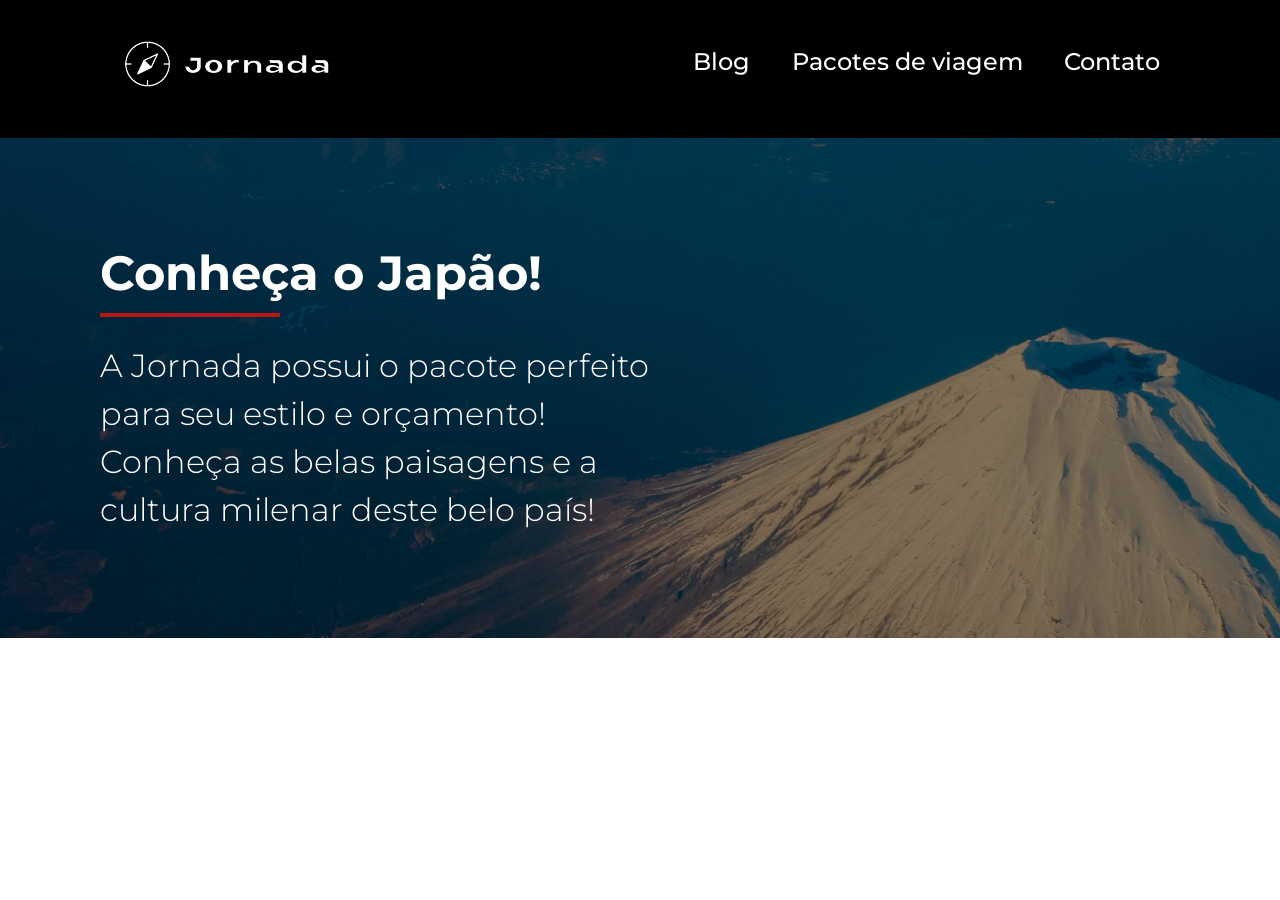
==== japan.html @ 1f9c0431 "Ajustes de responsividade do hero da página para tablet e desktop" ====
<!doctype html>
<html lang="en">
  <head>
    <meta charset="UTF-8" />
    <meta name="viewport" content="width=device-width, initial-scale=1.0" />
    <title>Conheça o Japão!</title>
    <link rel="stylesheet" href="css/style.css" />
    <link
      rel="shortcut icon"
      href="./img/bussola-jornada-branca.png"
      type="image/x-icon"
    />
    <meta
      name="description"
      content="A Jornada possui o pacote perfeito para seu estilo e orçamento! Conheça as belas paisagens e a cultura milenar deste belo país!"
    />
    <meta name="og:title" content="Conheça o Japão" />
    <meta
      name="og:description"
      content="A Jornada possui o pacote perfeito para seu estilo e orçamento! Conheça as belas paisagens e a cultura milenar deste belo país!"
    />
    <meta name="og:type" content="website" />
    <meta name="og:url" content="https://jornadaviagens.com.br/japao" />
  </head>
  <body>
    <header>
      <a href="index.html" title="Voltar para a página inicial" class="logo">
        <img
          class="logo-mobile"
          src="./img/bussola-jornada-branca.png"
          alt="Bussola do logo Jornada Viagens, na cor branca"
        />
        <img
          class="logo-desktop"
          src="./img/bussola-com-texto-jornada-branco.png"
          alt="Bussola do logo Jornada Viagens, na cor branca"
        />
      </a>
      <div class="navigation-menu">
        <label for="menu"><img src="./img/menu.png" alt="Menu" /></label>
        <input type="checkbox" name="" id="menu" hidden />
        <nav>
          <ul>
            <li>
              <a href="blog.html" target="_blank" title="Acessar blog">Blog</a>
            </li>
            <li>
              <a
                href="pacotes.html"
                target="_blank"
                title="Acessar pacotes de viagem"
                >Pacotes de viagem</a
              >
            </li>
            <li>
              <a href="contato.html" target="_blank" title="Acessar contato"
                >Contato</a
              >
            </li>
          </ul>
        </nav>
      </div>
    </header>

    <section class="hero">
      <div class="hero-img japan">
        <div class="hero-content">
          <div class="section-title">
            <h2 class="title-hero">Conheça o Japão!</h2>
            <hr class="hr-hero" />
          </div>
          <div class="hero-description">
            <p>
              A Jornada possui o pacote perfeito para seu estilo e orçamento!
              Conheça as belas paisagens e a cultura milenar deste belo país!
            </p>
          </div>
        </div>
      </div>
    </section>
  </body>
</html>
---- css/style.css ----
@import url("./global.css");
@import url("./header.css");
@import url("./hero.css");
@import url("./offers.css");
@import url('./categories.css');
@import url("./destinations.css");
@import url("./payments.css");
@import url("./testimonials.css");
@import url("./footer.css");
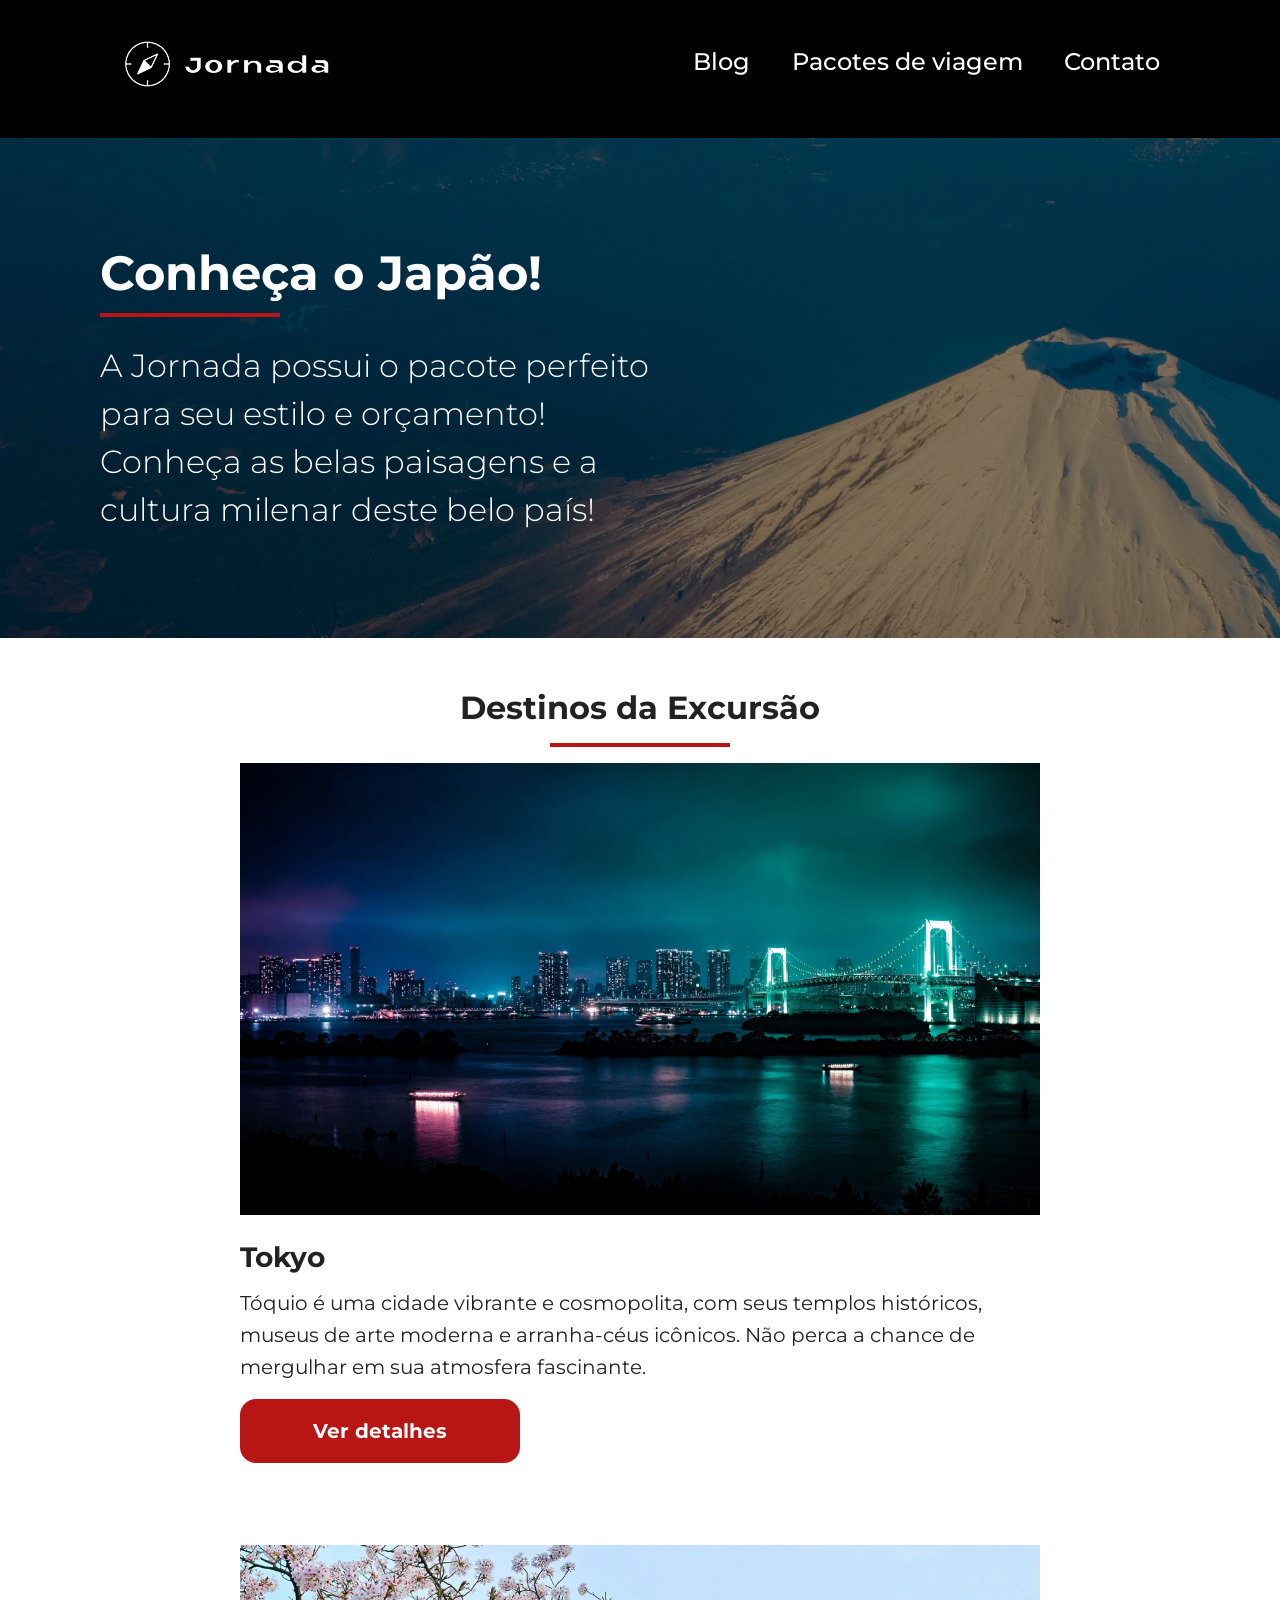
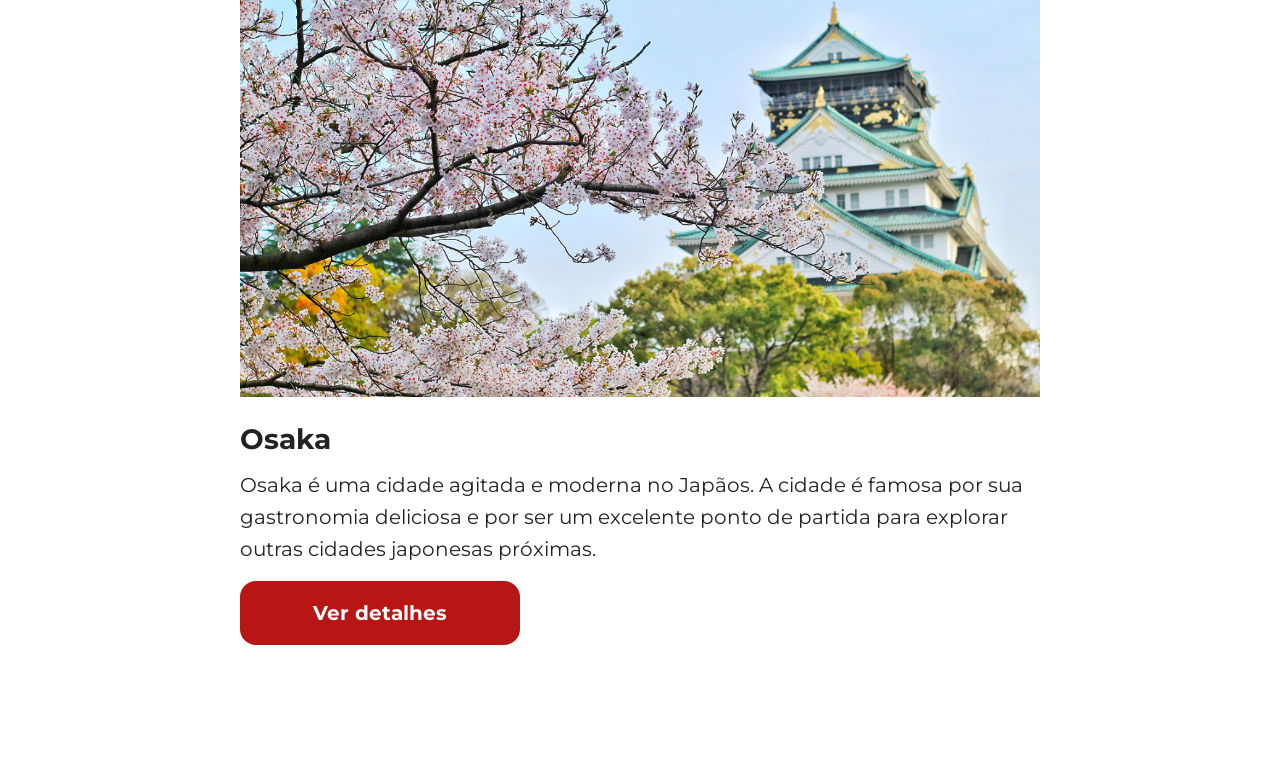
==== commit 15ed3400: "Criada sessão de destinos da excursão (replicado da página inicial, ajuste somente no título da sess" ====
--- a/japan.html
+++ b/japan.html
@@ -78,5 +78,34 @@
         </div>
       </div>
     </section>
+
+    <section class="destinations japan">
+      <div class="section-title">
+        <h2>Destinos da Excursão</h2>
+        <hr>
+      </div>
+      <div class="destinations-items">
+        <article class="item">
+          <header>
+            <div class="img-item tokyo"></div>
+            <h4>Tokyo</h4>
+          </header>
+          <p>Tóquio é uma cidade vibrante e cosmopolita, com seus templos históricos, museus de arte moderna e arranha-céus icônicos. Não perca a chance de mergulhar em sua atmosfera fascinante.</p>
+          <footer>
+            <a href="#" class="button">Ver detalhes</a>
+          </footer>
+        </article>
+        <article class="item">
+          <header>
+            <div class="img-item osaka"></div>
+            <h4>Osaka</h4>
+          </header>
+          <p>Osaka é uma cidade agitada e moderna no Japãos. A cidade é famosa por sua gastronomia deliciosa e por ser um excelente ponto de partida para explorar outras cidades japonesas próximas.</p>
+          <footer>
+            <a href="#" class="button">Ver detalhes</a>
+          </footer>
+        </article>
+      </div>
+    </section> 
   </body>
 </html>
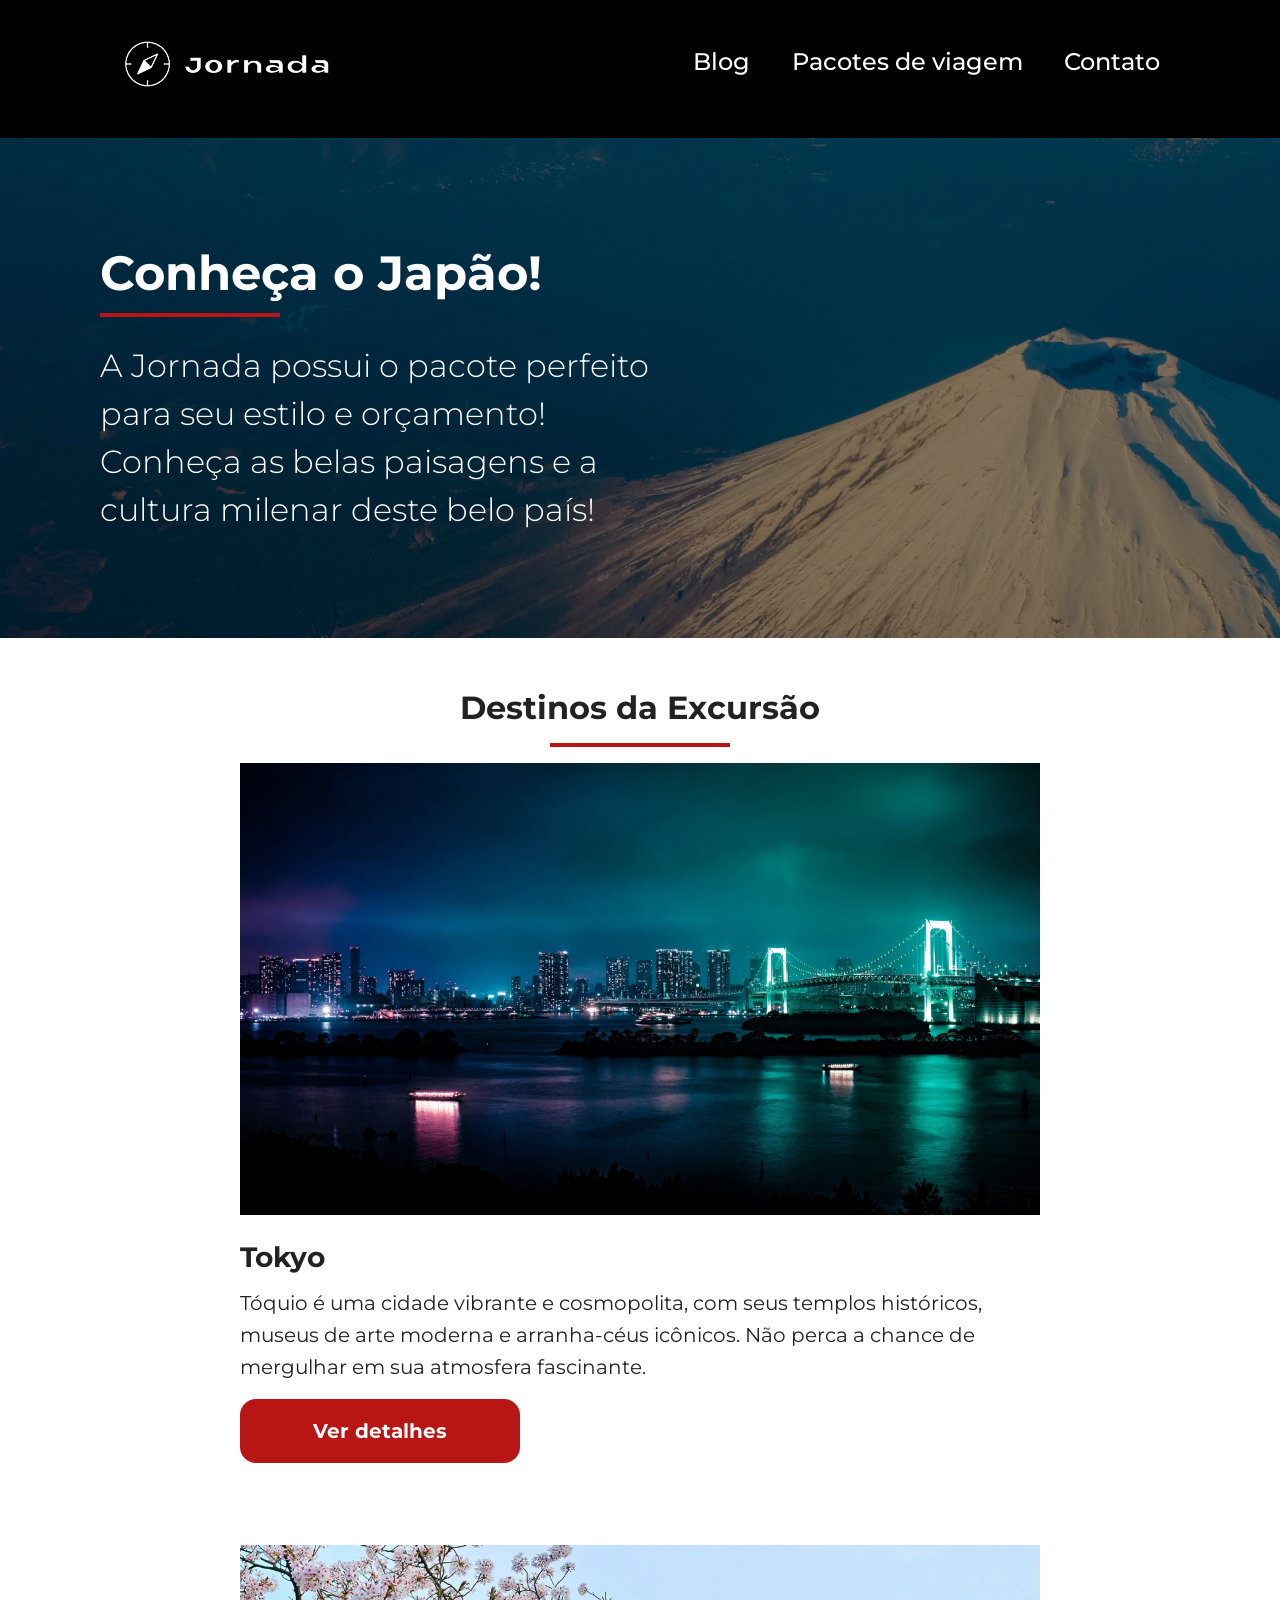
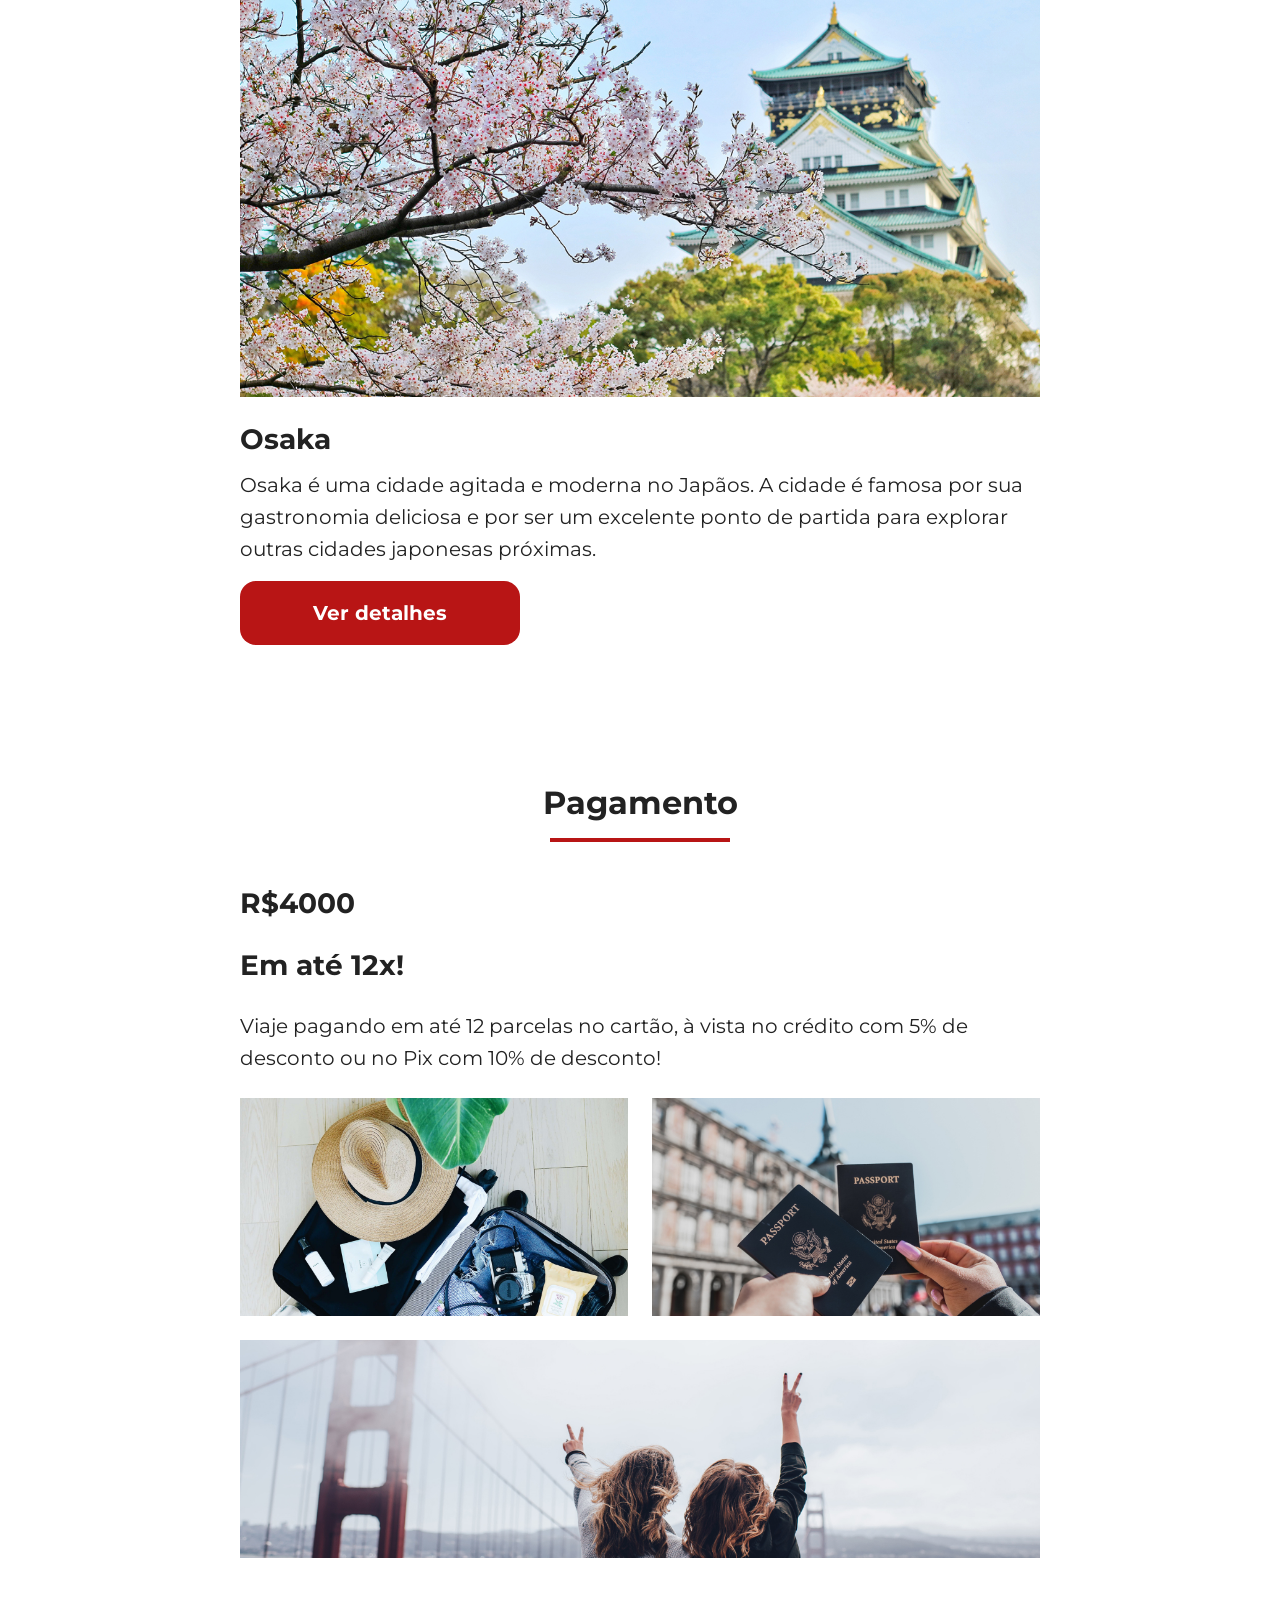
==== commit c58c946f: "Início da estrutura HTML da sessão de pagamento da página" ====
--- a/japan.html
+++ b/japan.html
@@ -107,5 +107,24 @@
         </article>
       </div>
     </section> 
+
+     <section class="payments">
+      <div class="section-title">
+        <h2>Pagamento</h2>
+        <hr />
+      </div>
+      <div class="payments-content">
+        <div class="text-content">
+          <h3 class="content-title">R$4000</h3>
+          <h3 class="content-title sub">Em até 12x!</h3>
+          <p class="content-text">Viaje pagando em até 12 parcelas no cartão, à vista no crédito com 5% de desconto ou no Pix com 10% de desconto! </p>
+        </div>
+        <div class="image-content">
+          <div class="image bag"></div>
+          <div class="image passport"></div>
+          <div class="image people colspan-2"></div>
+        </div>
+      </div>
+    </section>
   </body>
 </html>
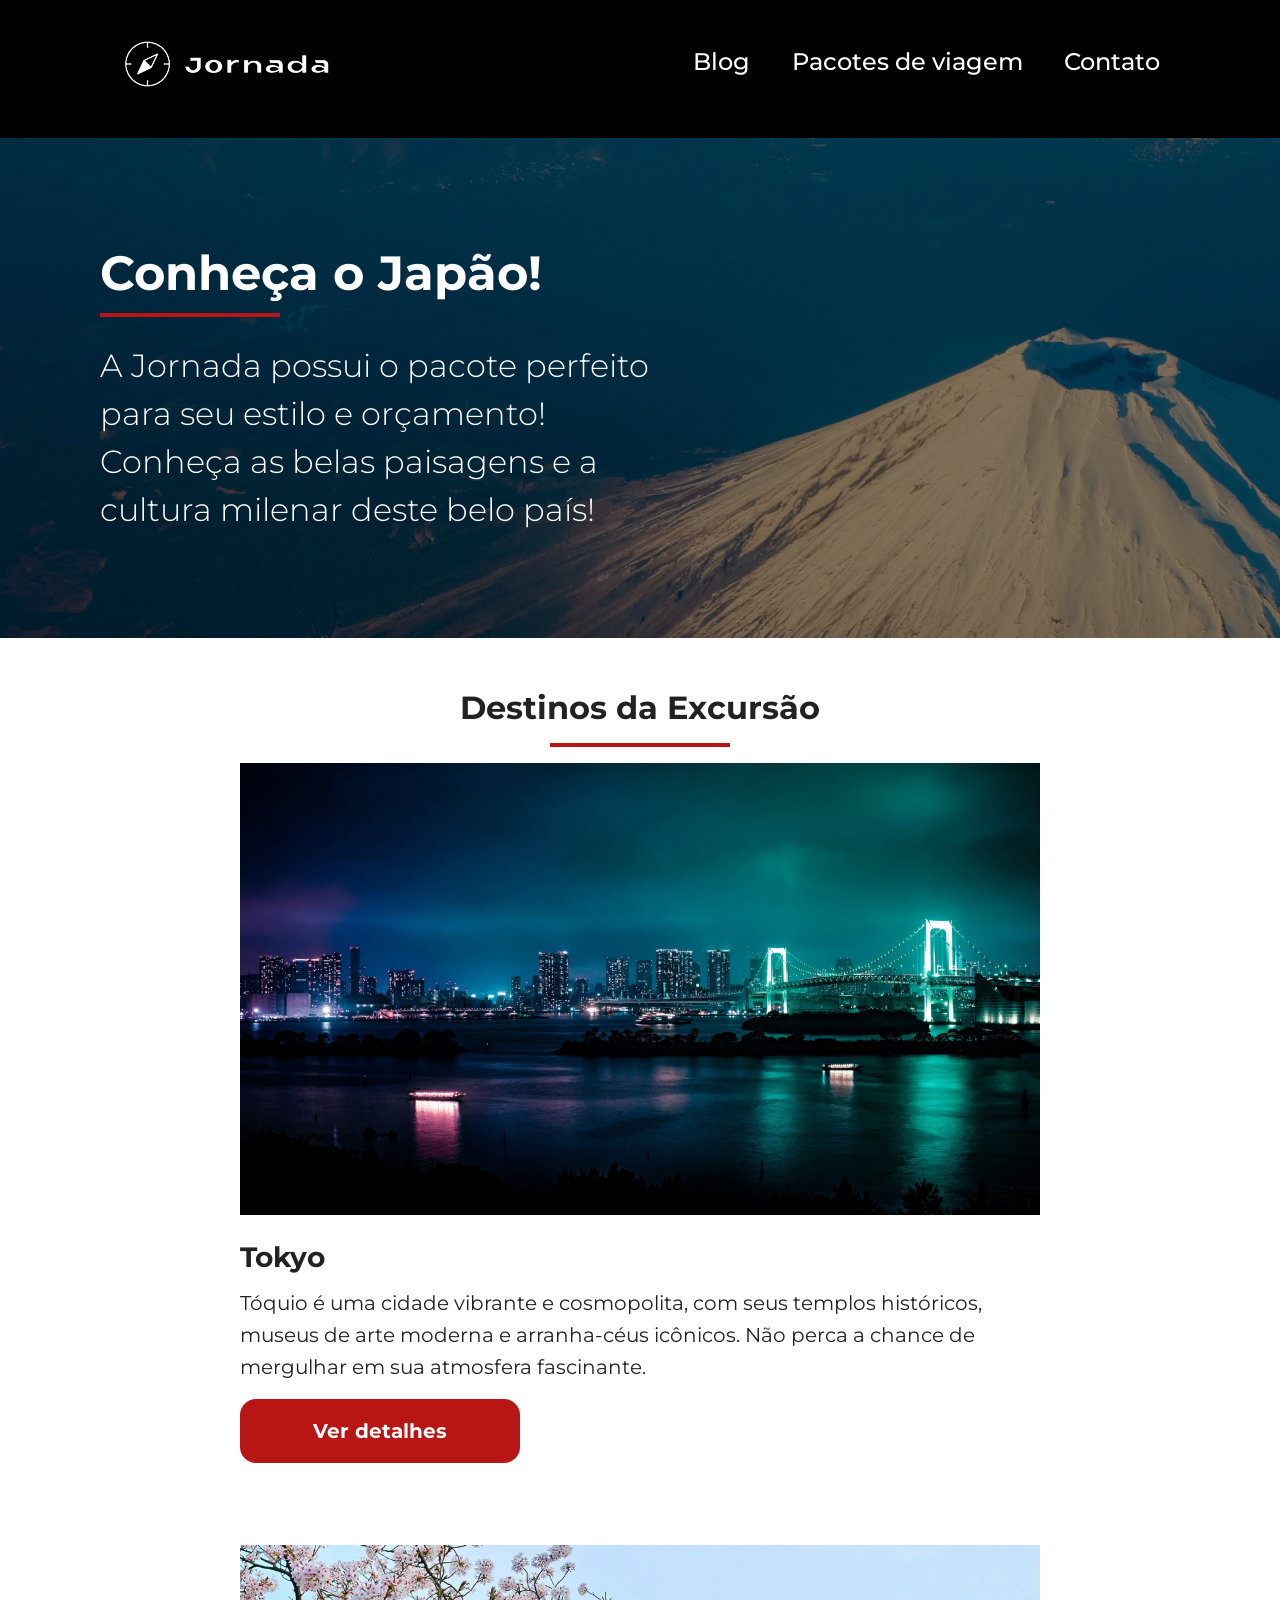
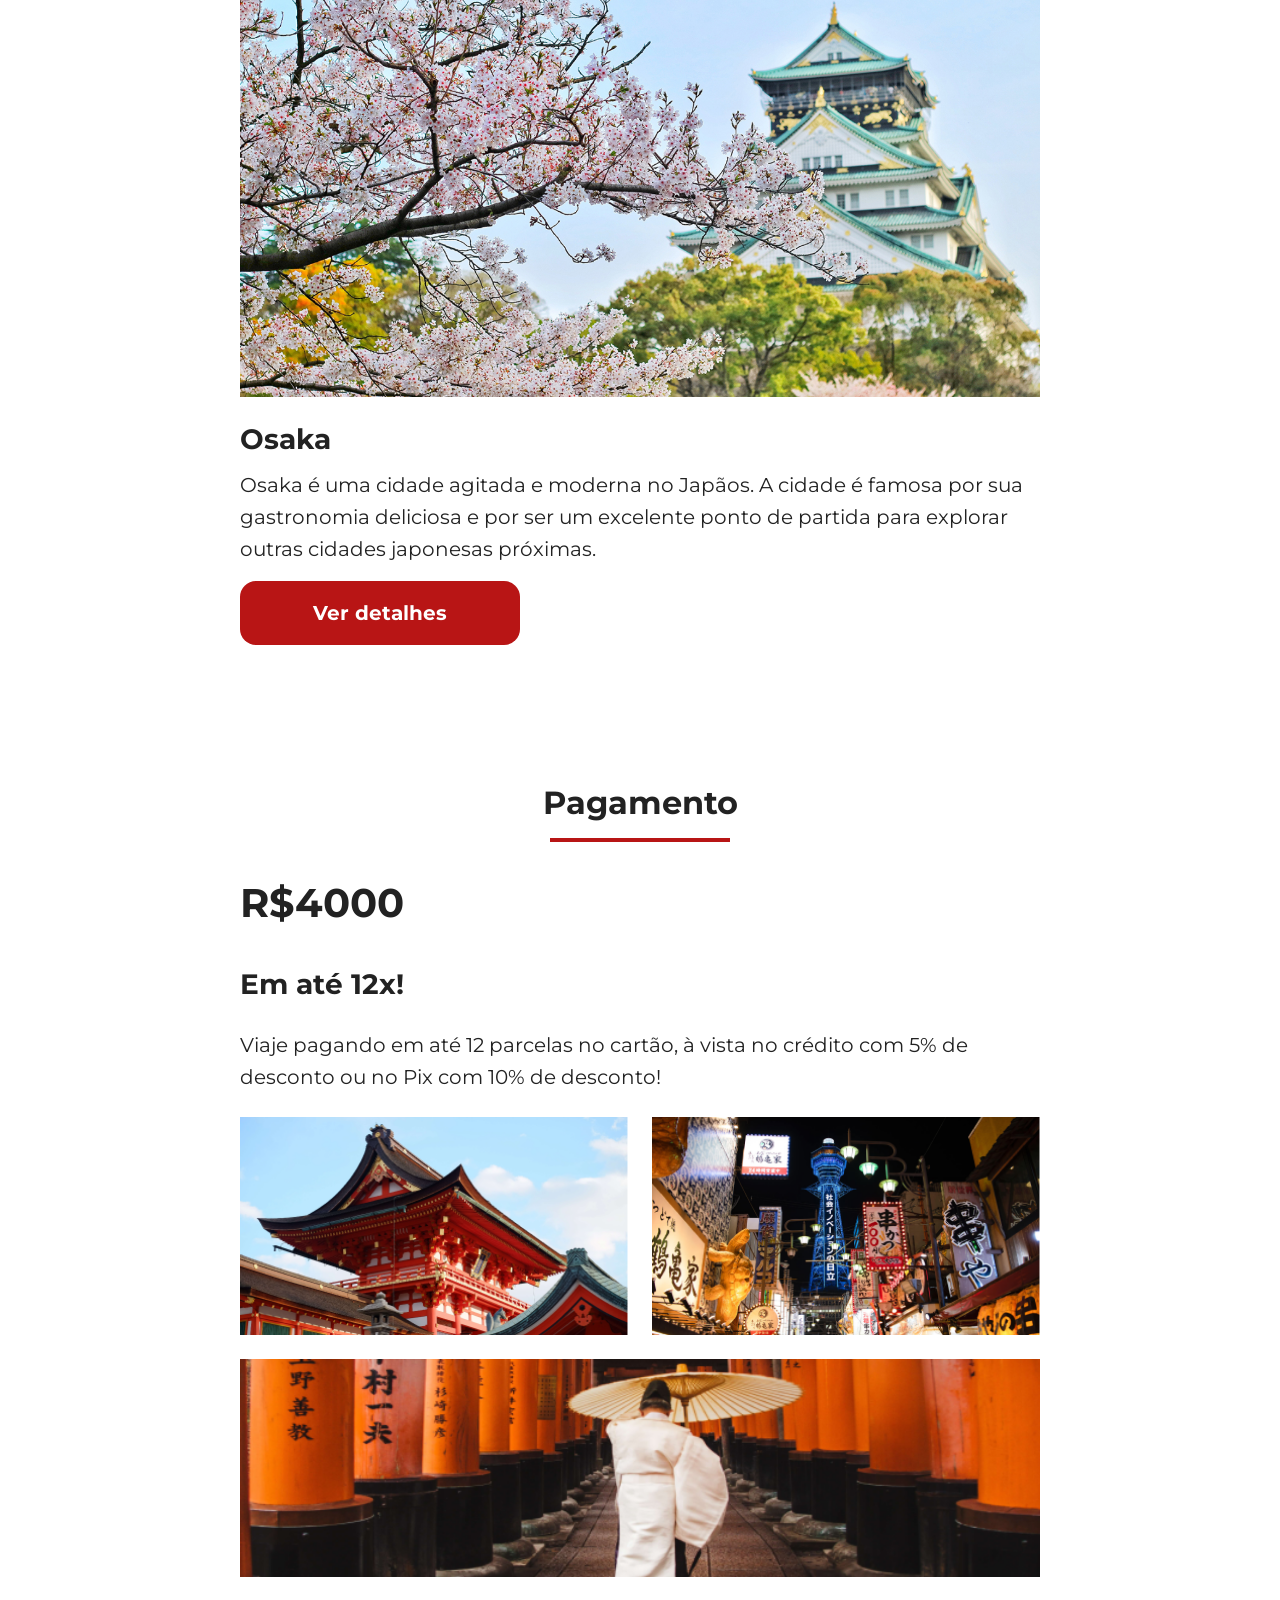
==== commit 6f8c6d00: "Ajustes no estilo da sessão de pagamentos para a página" ====
--- a/japan.html
+++ b/japan.html
@@ -108,7 +108,7 @@
       </div>
     </section> 
 
-     <section class="payments">
+     <section class="payments japan">
       <div class="section-title">
         <h2>Pagamento</h2>
         <hr />
@@ -120,9 +120,9 @@
           <p class="content-text">Viaje pagando em até 12 parcelas no cartão, à vista no crédito com 5% de desconto ou no Pix com 10% de desconto! </p>
         </div>
         <div class="image-content">
-          <div class="image bag"></div>
-          <div class="image passport"></div>
-          <div class="image people colspan-2"></div>
+          <div class="image japan-tower"></div>
+          <div class="image japan-city"></div>
+          <div class="image japan-person colspan-2"></div>
         </div>
       </div>
     </section>
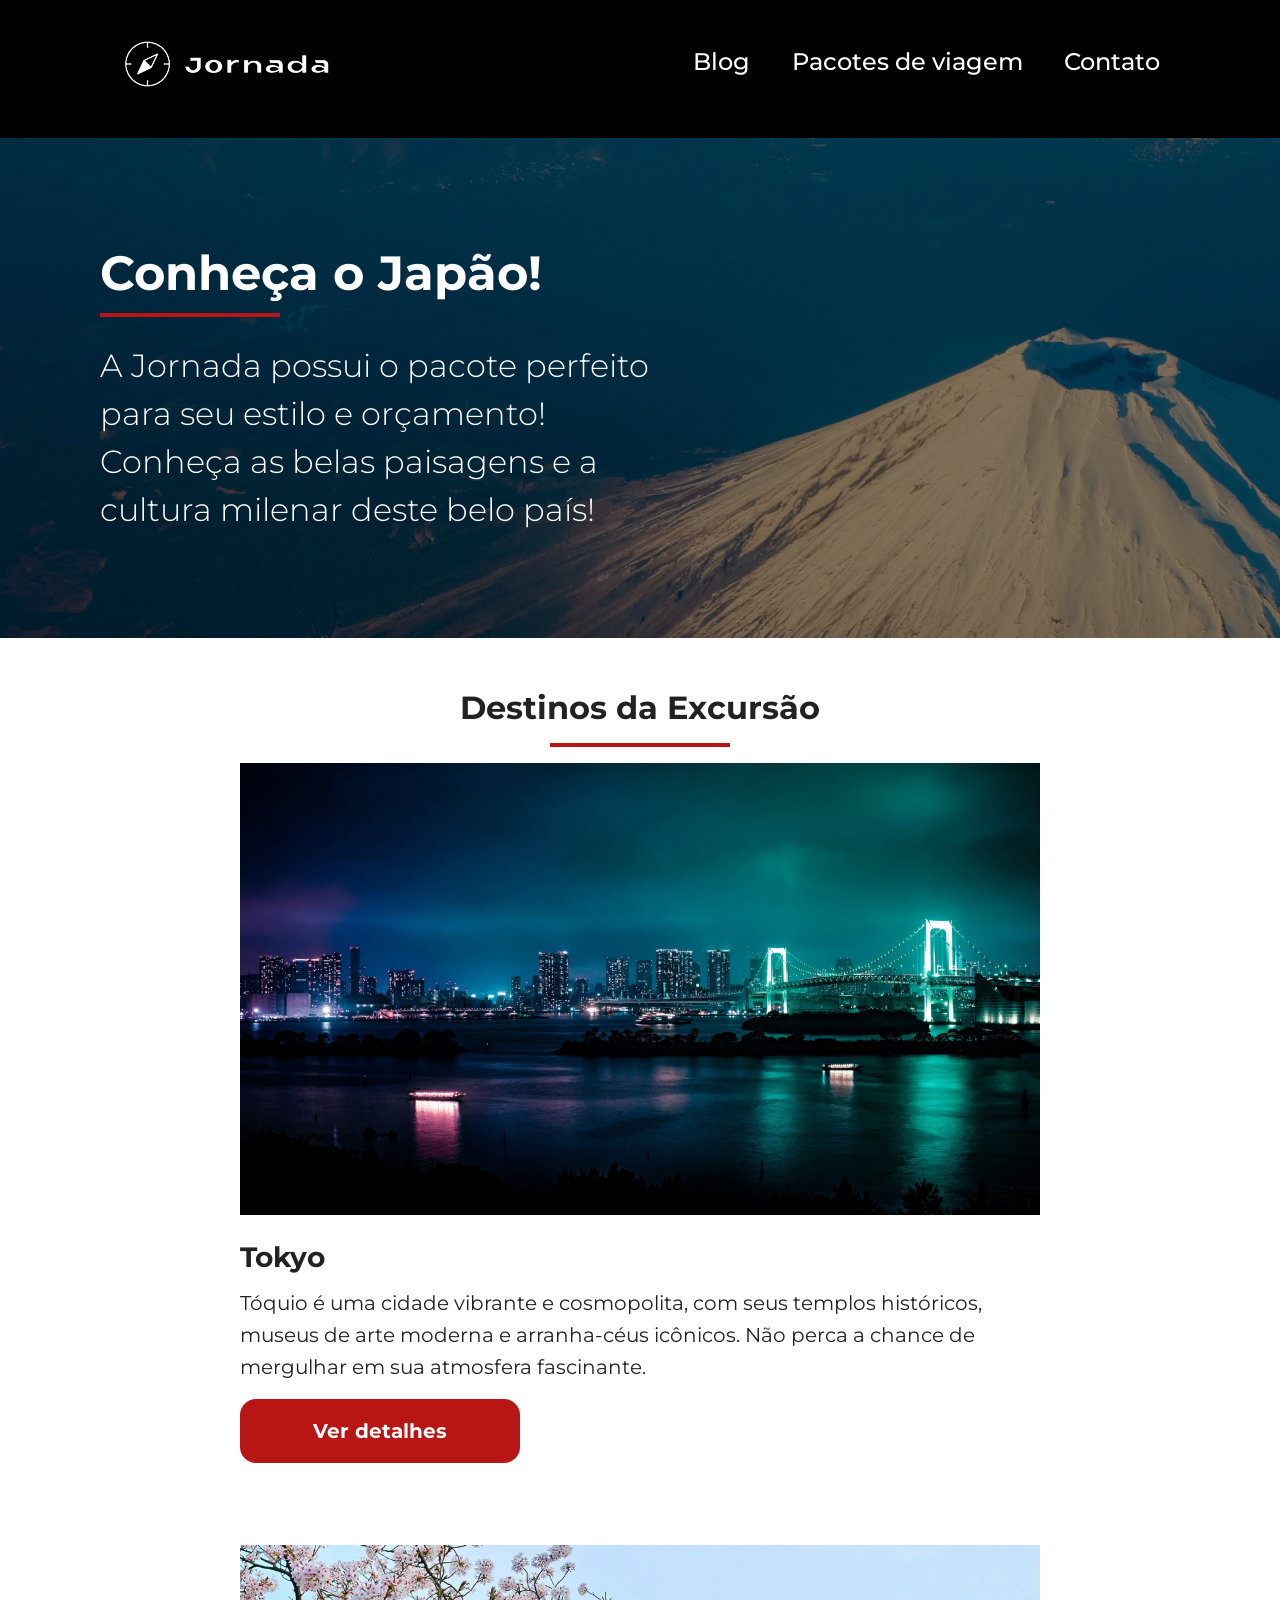
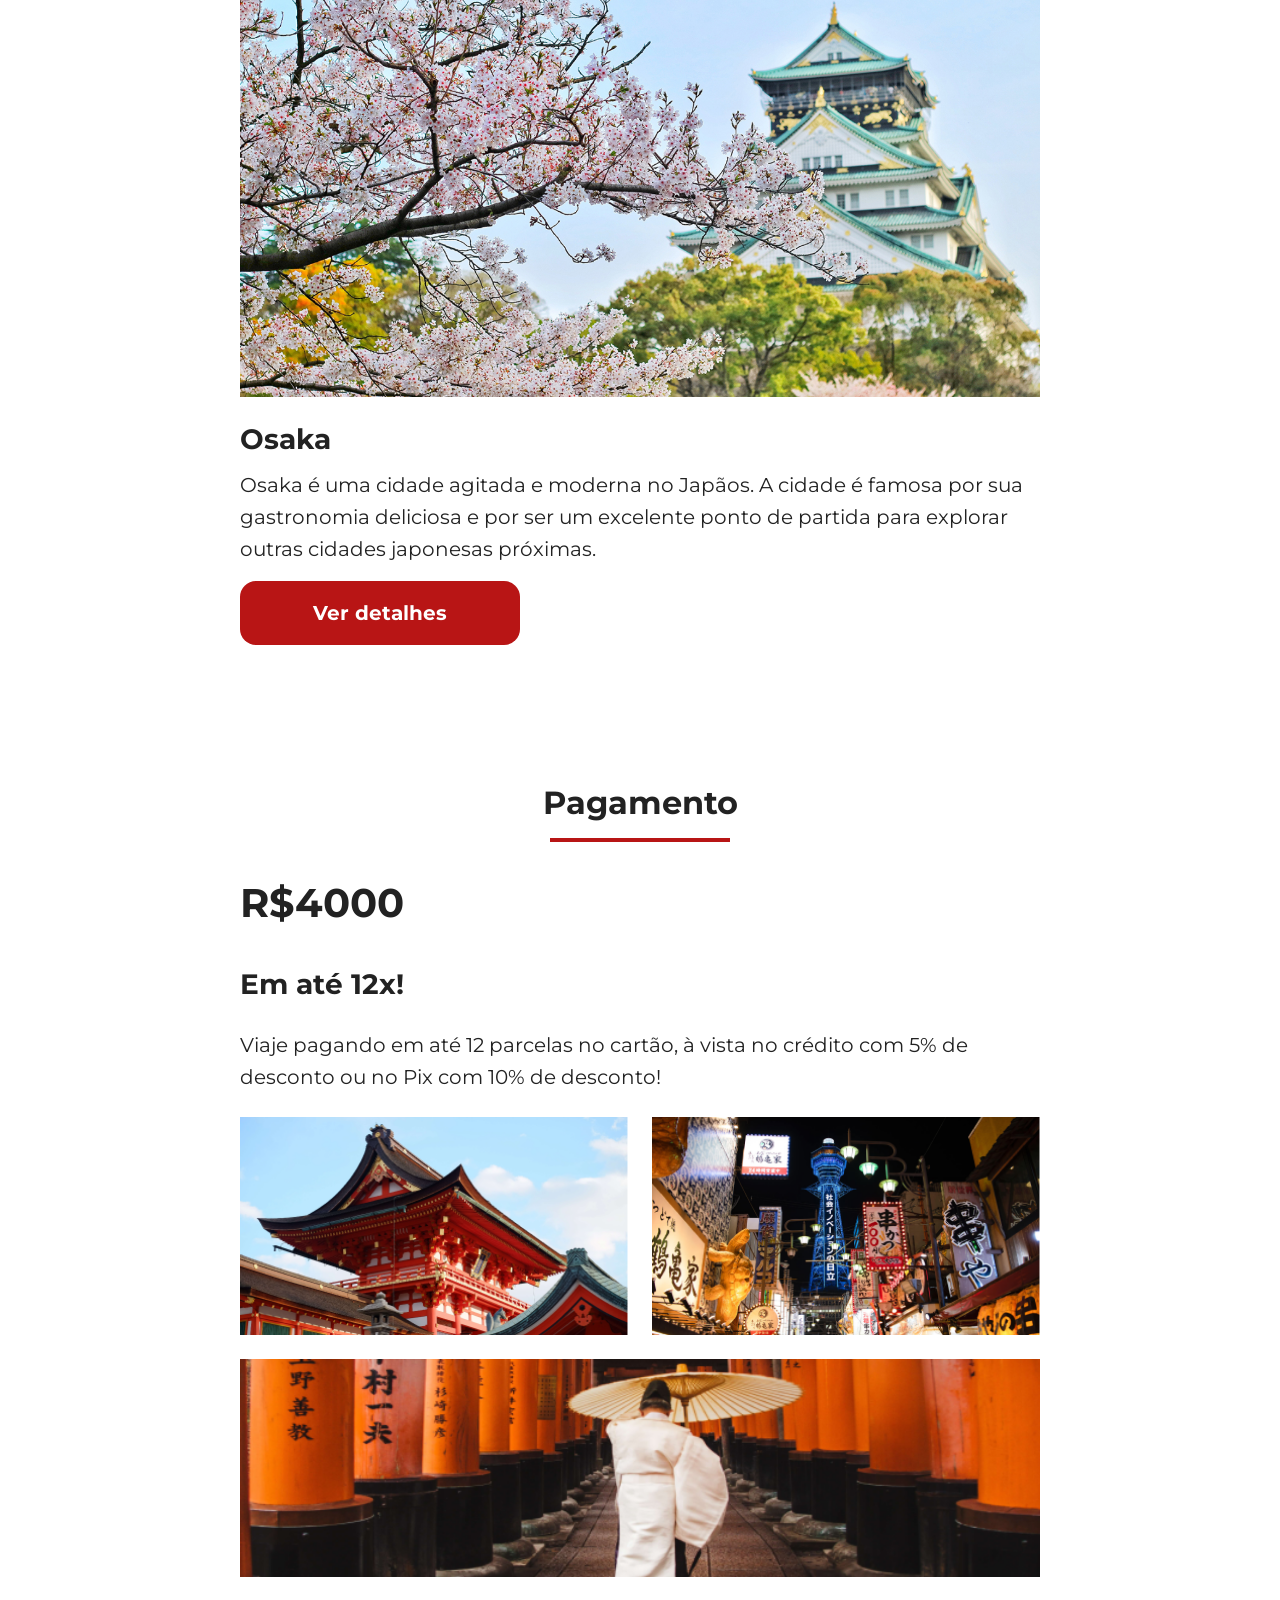
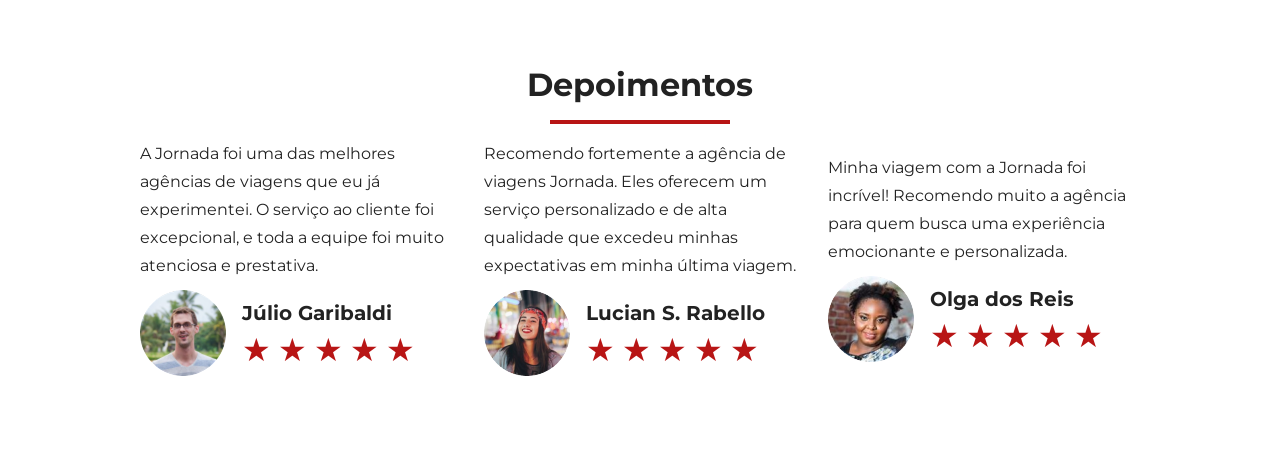
==== commit 1af2e950: "Criação e finalização da sessão de depoimentos (replicado da página principal, somente ajustando as " ====
--- a/japan.html
+++ b/japan.html
@@ -126,5 +126,68 @@
         </div>
       </div>
     </section>
+
+    <section class="testimonials">
+      <div class="section-title">
+        <h2>Depoimentos</h2>
+        <hr />
+      </div>
+      <div class="testimonial-container">
+        <article>
+          <header>
+            <p>A Jornada foi uma das melhores agências de viagens que eu já experimentei. O serviço ao cliente foi excepcional, e toda a equipe foi muito atenciosa e prestativa.</p>
+          </header>
+          <footer>
+            <img src="./img/profile-julio.png" alt="Imagem de perfil da cliente Julio">
+            <div class="profile-content">
+              <h4>Júlio Garibaldi</h4>
+              <div class="rating">
+                <span class="star">★</span>
+                <span class="star">★</span>
+                <span class="star">★</span>
+                <span class="star">★</span>
+                <span class="star">★</span>
+              </div>
+            </div>
+          </footer>
+        </article>
+        <article>
+          <header>
+            <p>Recomendo fortemente a agência de viagens Jornada. Eles oferecem um serviço personalizado e de alta qualidade que excedeu minhas expectativas em minha última viagem.</p>
+          </header>
+          <footer>
+            <img src="./img/profile-lucia.png" alt="Imagem de perfil da cliente Lucia">
+            <div class="profile-content">
+              <h4>Lucian S. Rabello</h4>
+              <div class="rating">
+                <span class="star">★</span>
+                <span class="star">★</span>
+                <span class="star">★</span>
+                <span class="star">★</span>
+                <span class="star">★</span>
+              </div>
+            </div>
+          </footer>
+        </article>
+        <article>
+          <header>
+            <p>Minha viagem com a Jornada foi incrível! Recomendo muito a agência para quem busca uma experiência emocionante e personalizada.</p>
+          </header>
+          <footer>
+            <img src="./img/profile-olga.png" alt="Imagem de perfil da cliente Olga">
+            <div class="profile-content">
+              <h4>Olga dos Reis</h4>
+              <div class="rating">
+                <span class="star">★</span>
+                <span class="star">★</span>
+                <span class="star">★</span>
+                <span class="star">★</span>
+                <span class="star">★</span>
+              </div>
+            </div>
+          </footer>
+        </article>
+      </div>
+    </section>
   </body>
 </html>
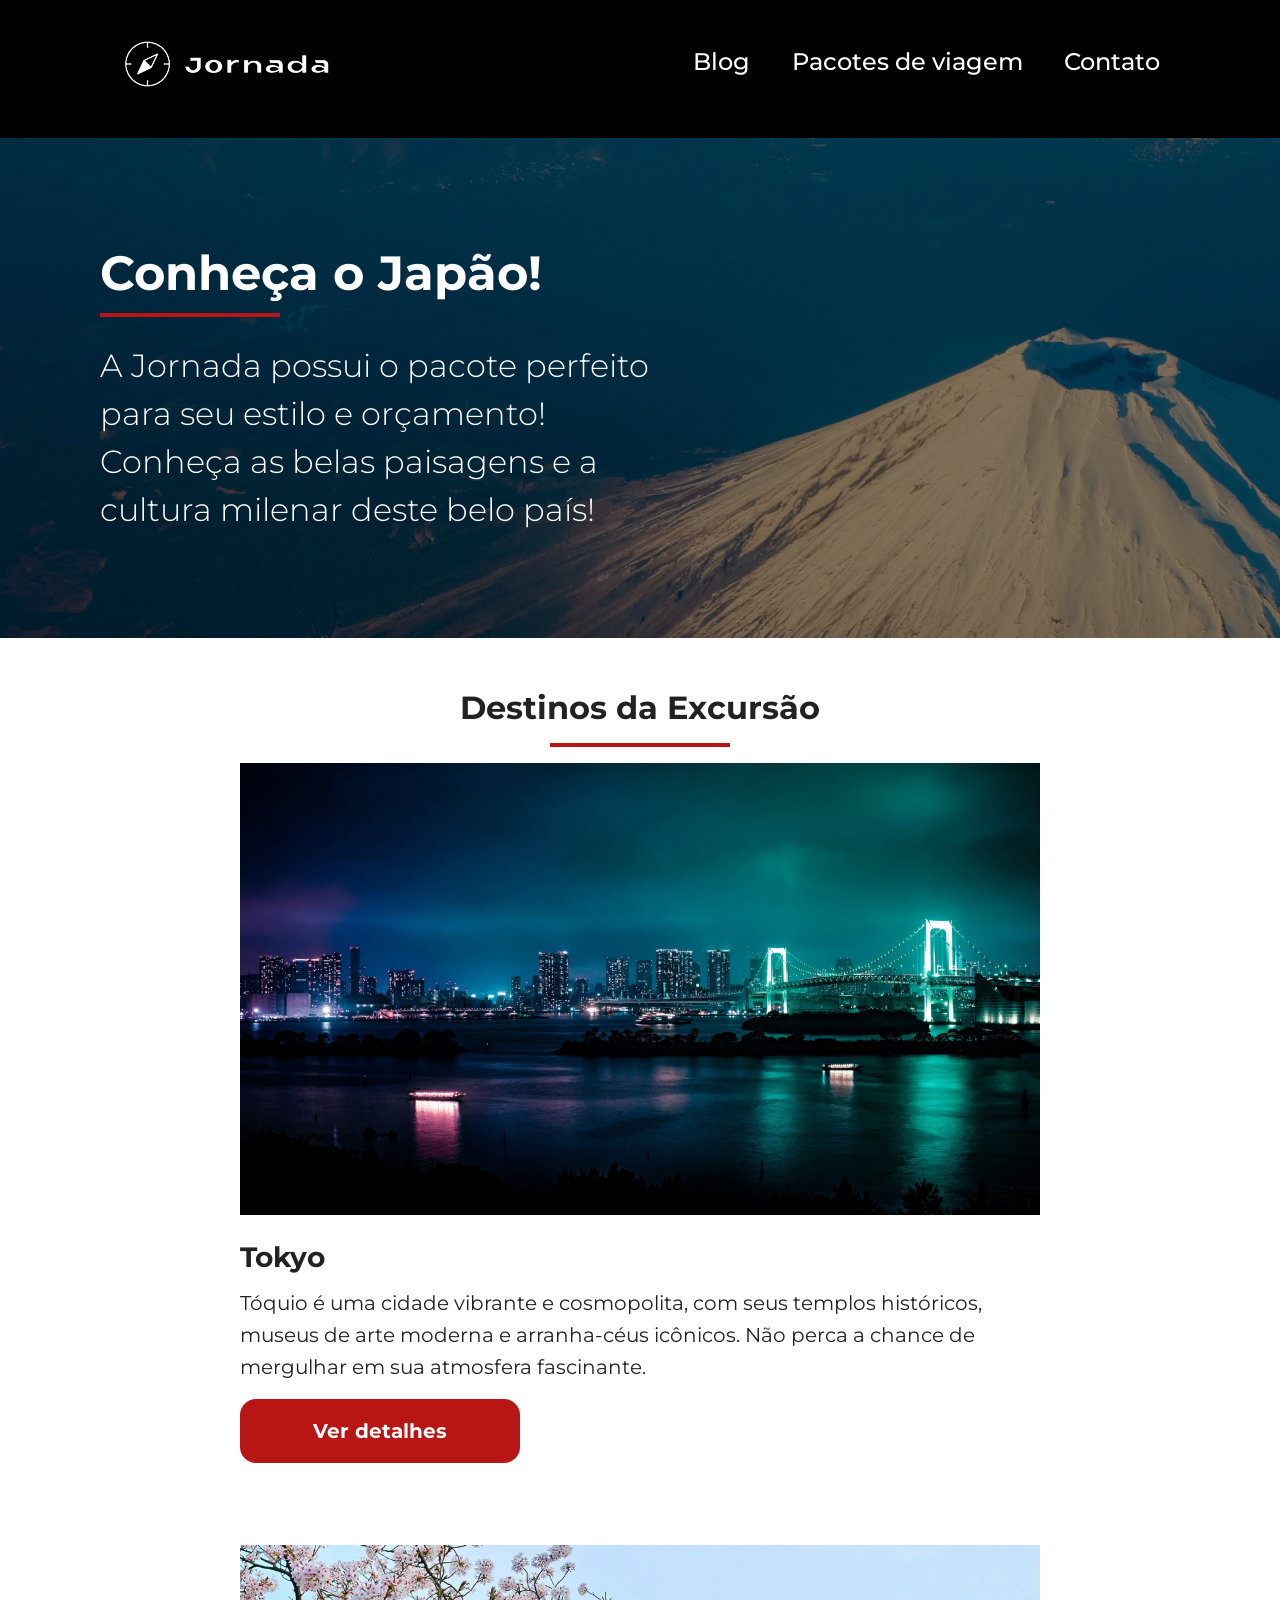
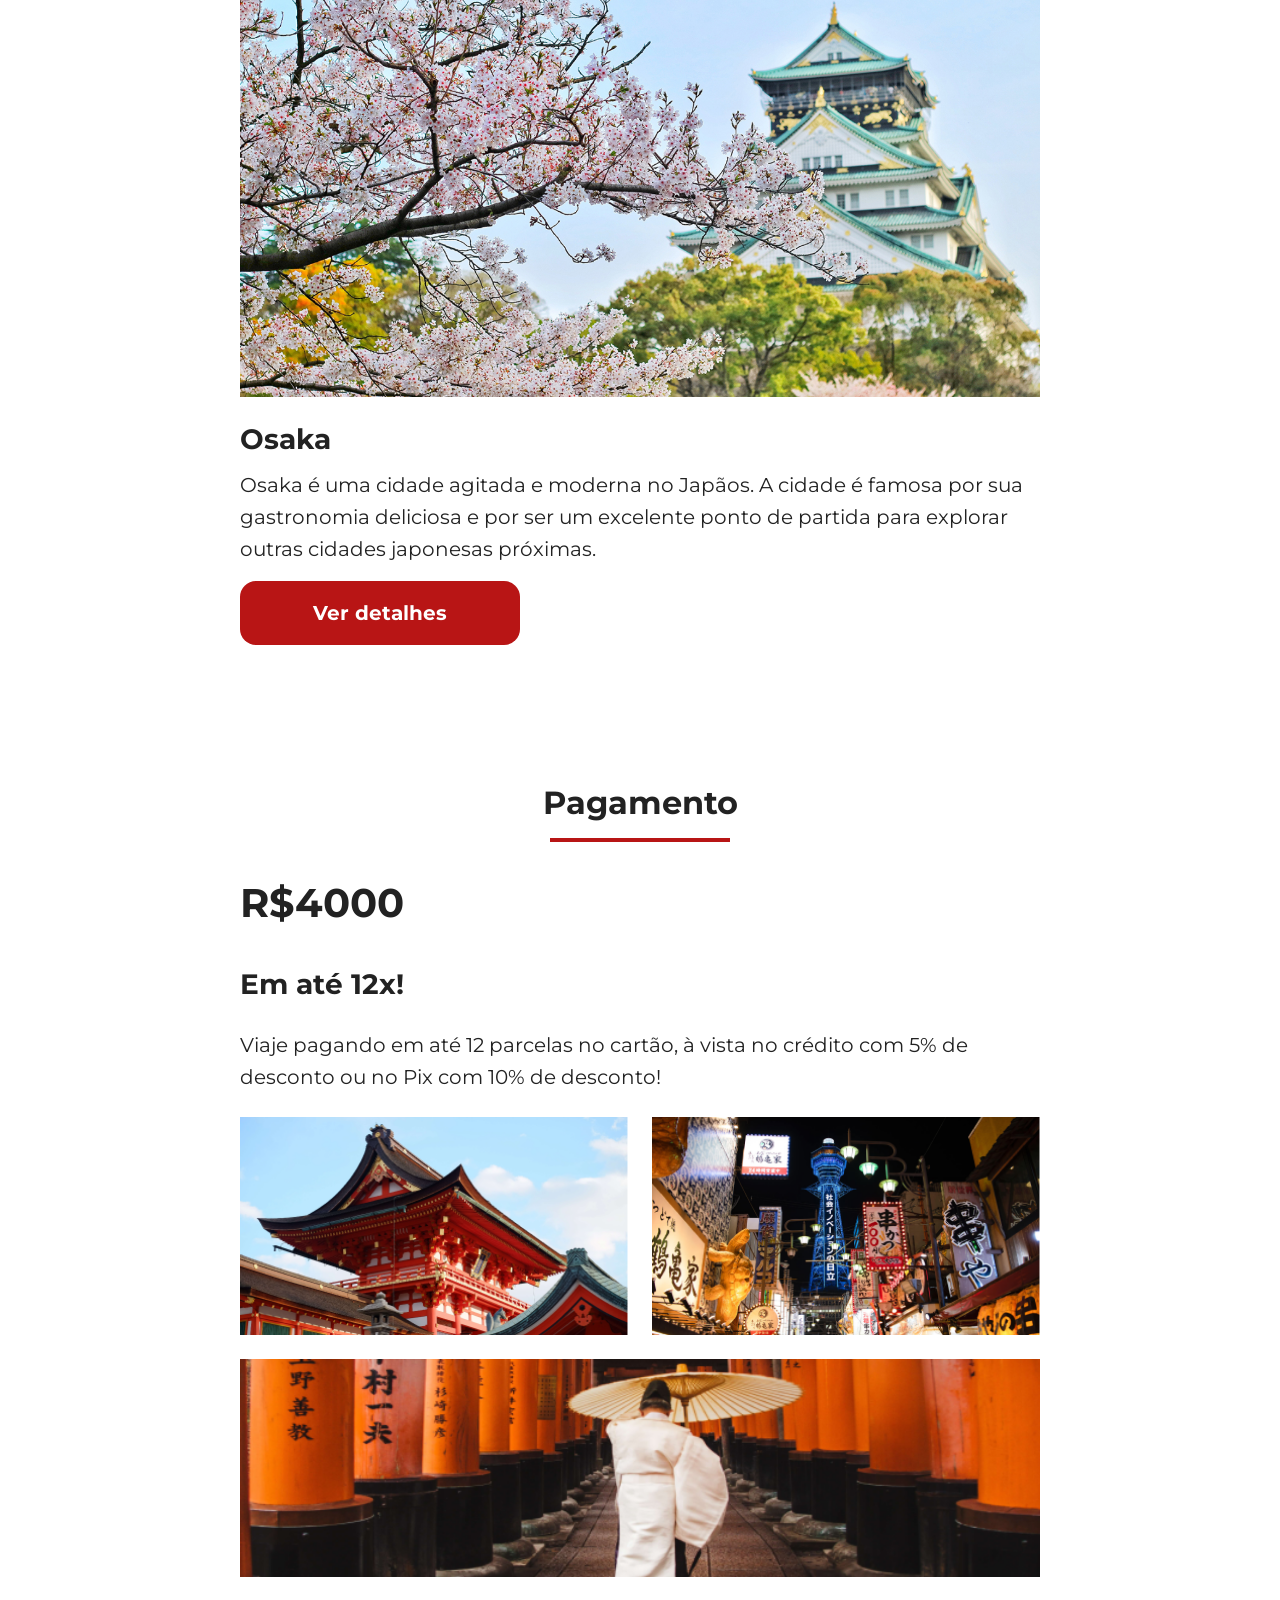
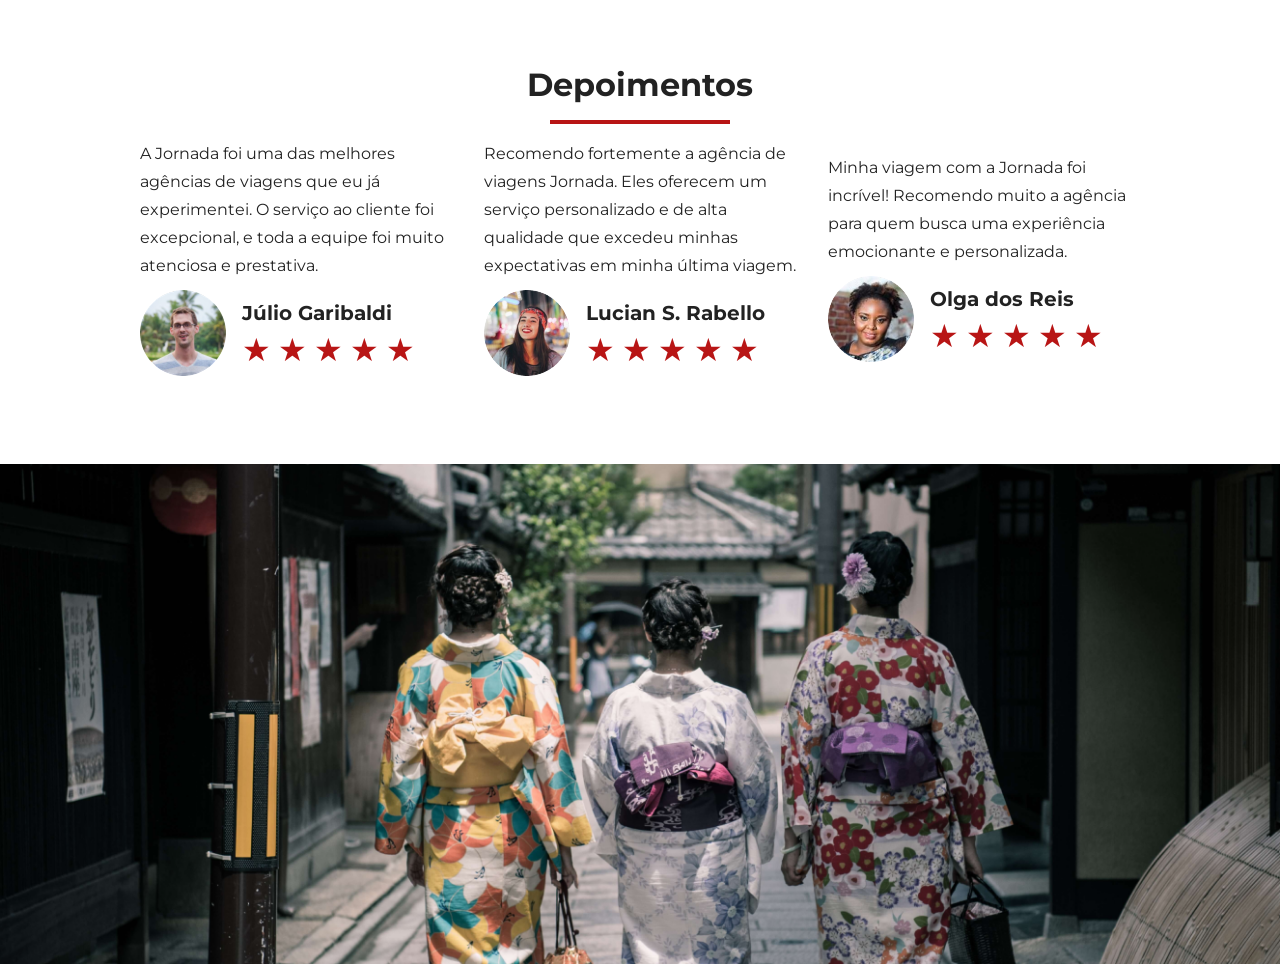
==== commit 3b82349b: "Criação e ajustes da imagem do footer da página" ====
--- a/japan.html
+++ b/japan.html
@@ -189,5 +189,9 @@
         </article>
       </div>
     </section>
+
+    <section class="hero">
+      <div class="hero-img hero-footer japan"></div>
+    </section>
   </body>
 </html>
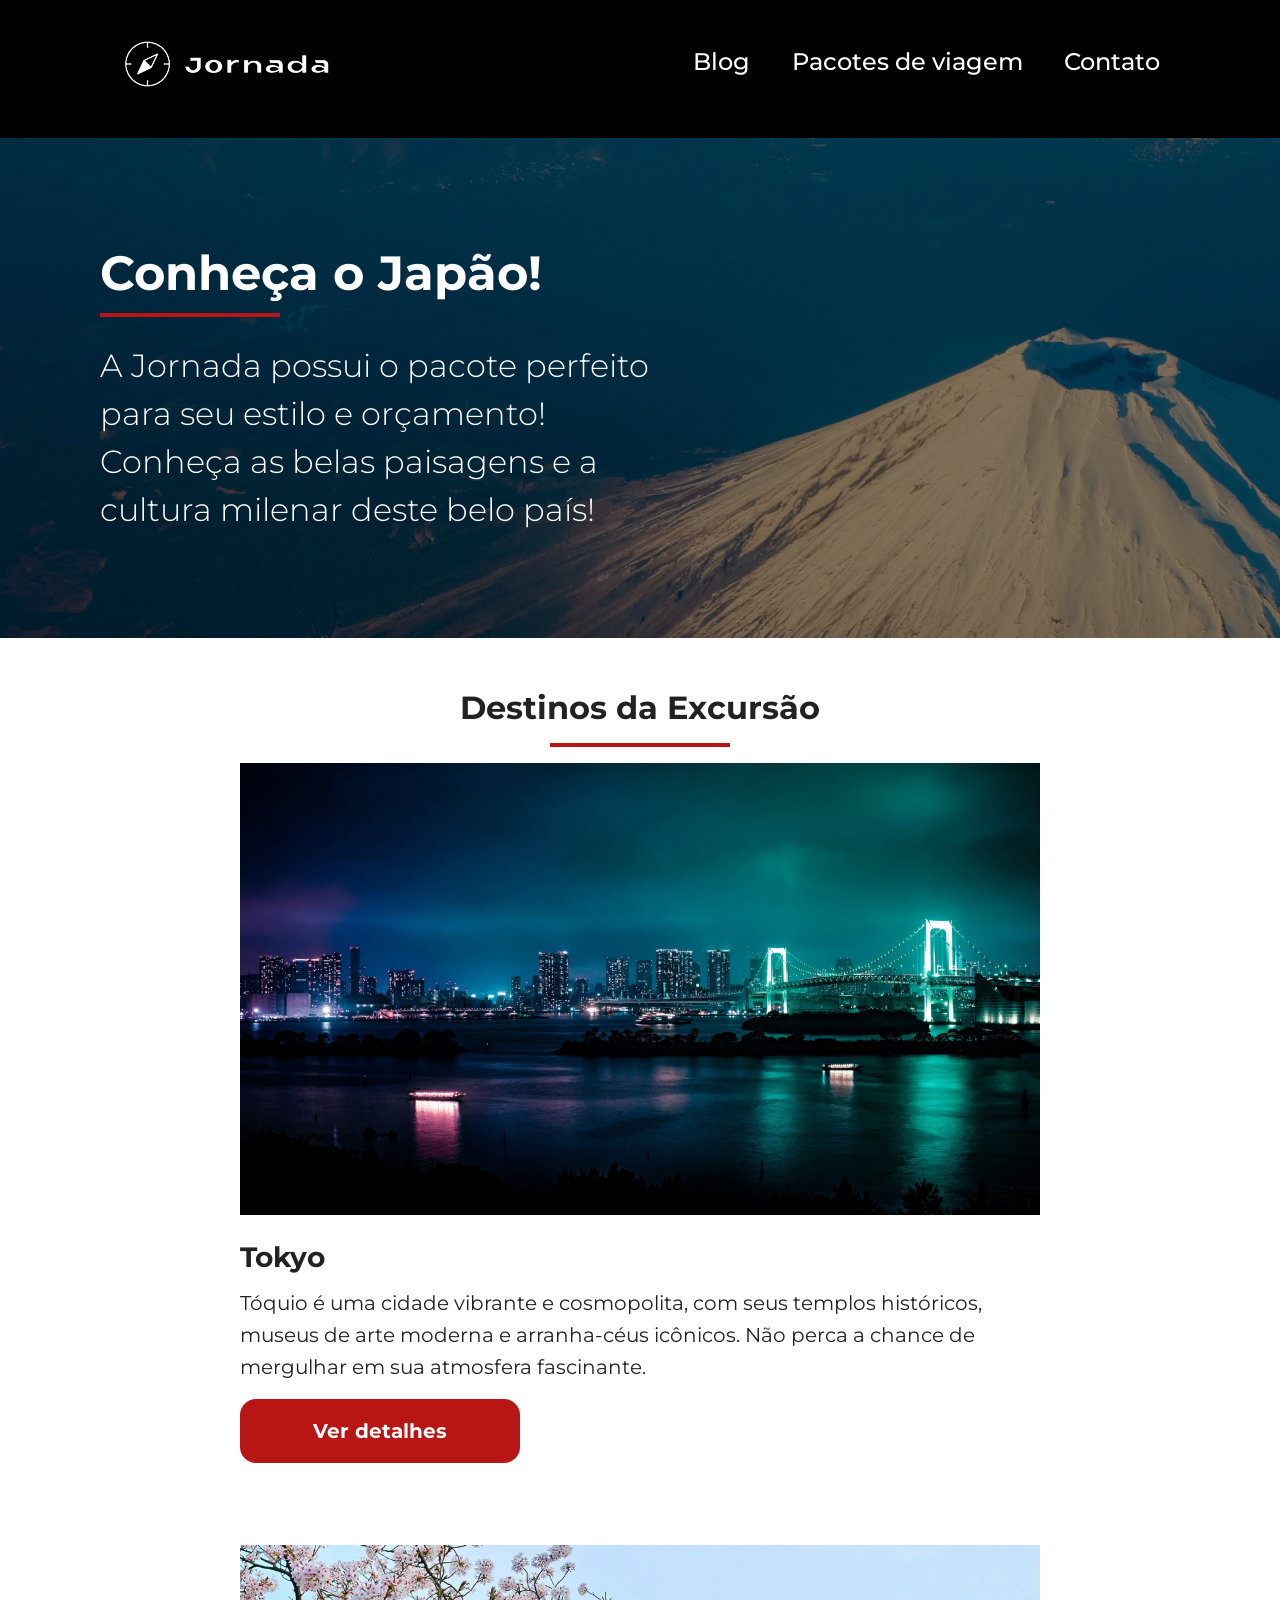
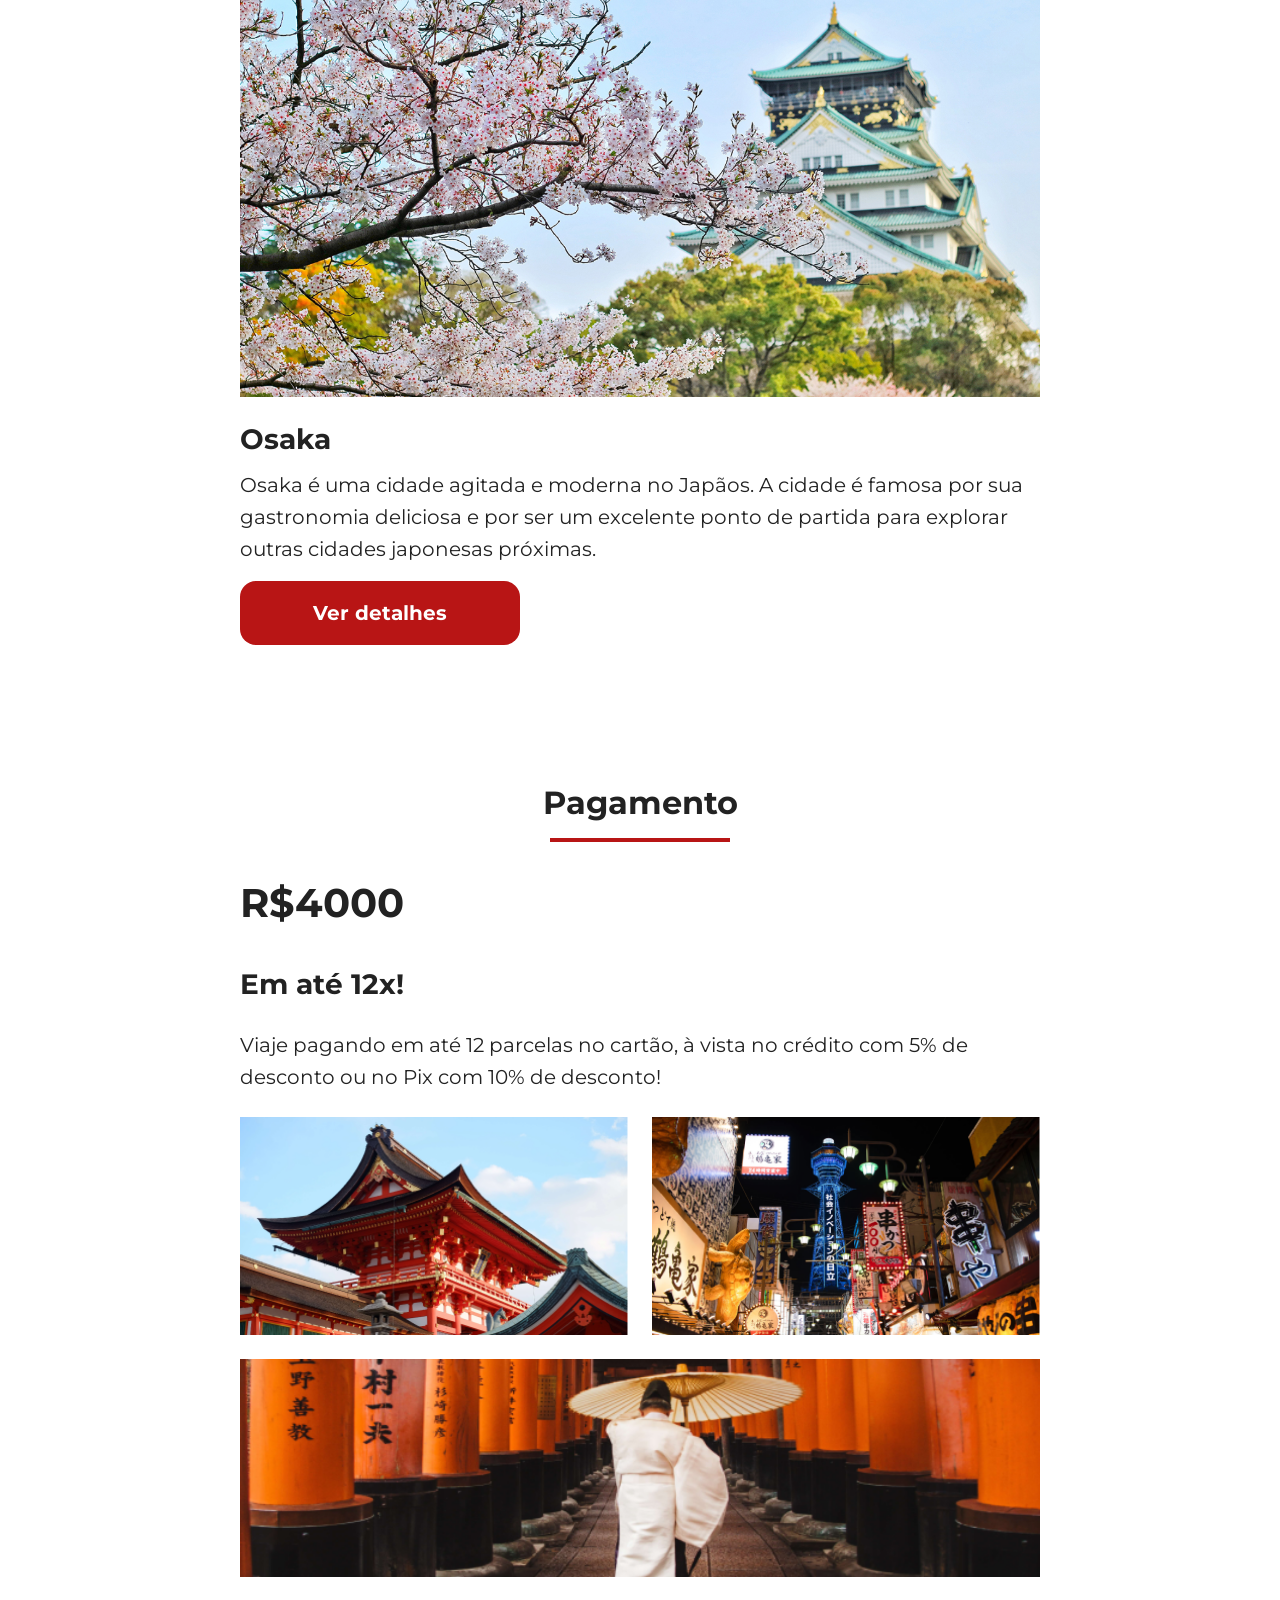
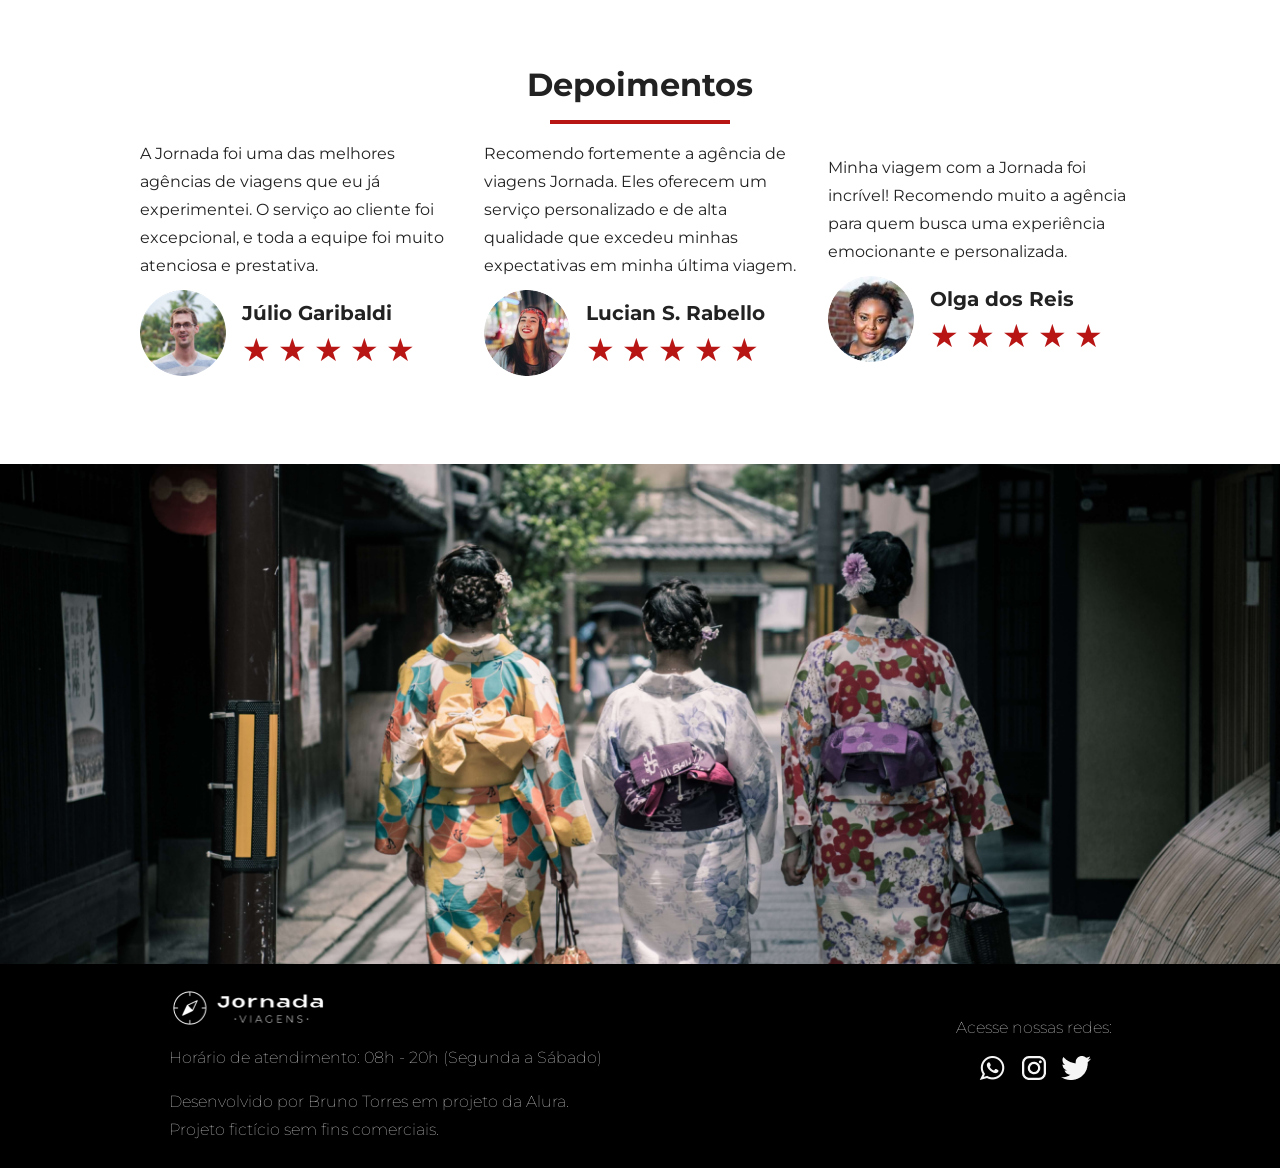
==== commit a339aa4b: "Adição do footer à página (replicado da página principal)" ====
--- a/japan.html
+++ b/japan.html
@@ -193,5 +193,21 @@
     <section class="hero">
       <div class="hero-img hero-footer japan"></div>
     </section>
+
+    <footer class="footer">
+      <div class="footer-content">
+        <img src="img/logo-jornada-viagens.png" alt="">
+        <p>Horário de atendimento: 08h - 20h (Segunda a Sábado)</p>
+        <p>Desenvolvido por Bruno Torres em projeto da Alura. Projeto fictício sem fins comerciais.</p>
+      </div>
+      <div class="footer-socials">
+        <p>Acesse nossas redes:</p>
+        <div class="social-icons">
+          <a href="#"><img src="./img/logo-whatsapp.png" alt=""></a>
+          <a href="#"><img src="./img/logo-instagram.png" alt=""></a>
+          <a href="#"><img src="./img/logo-twitter.png" alt=""></a>
+        </div>
+      </div>
+    </footer>
   </body>
 </html>
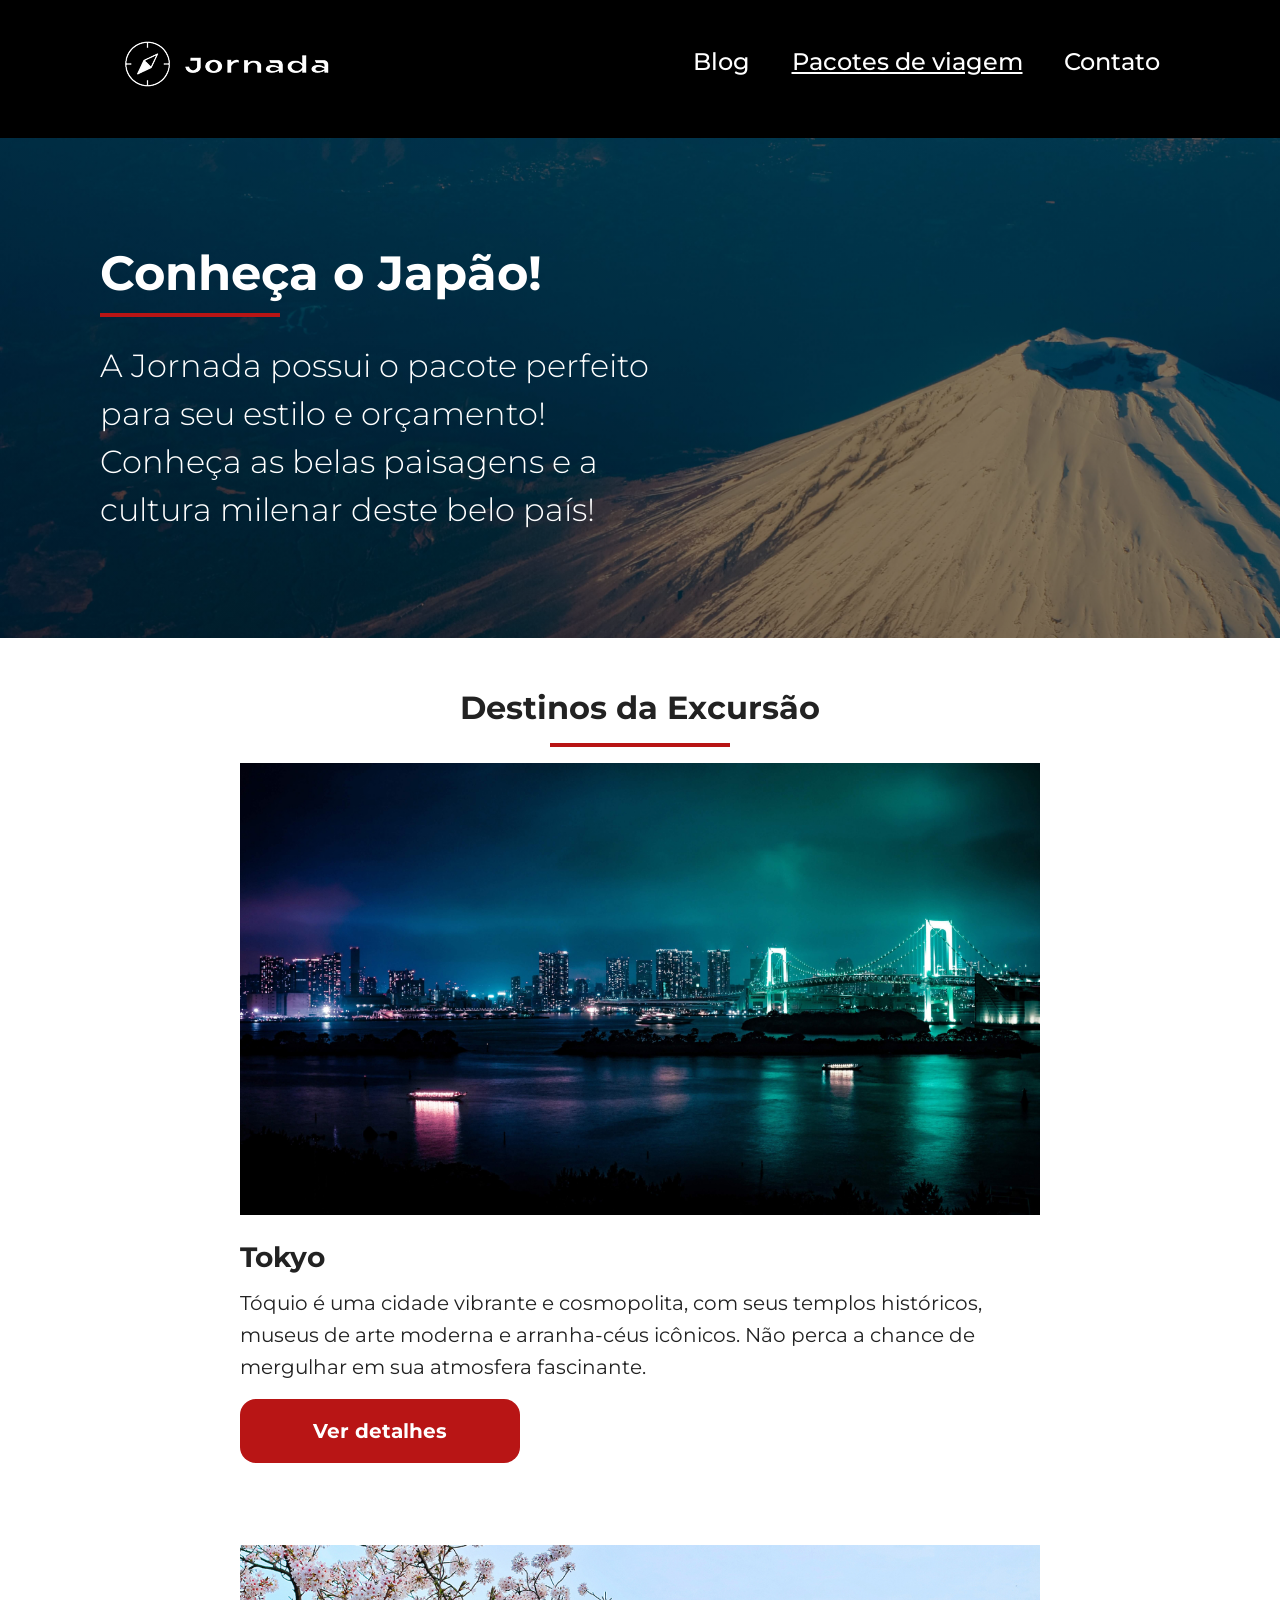
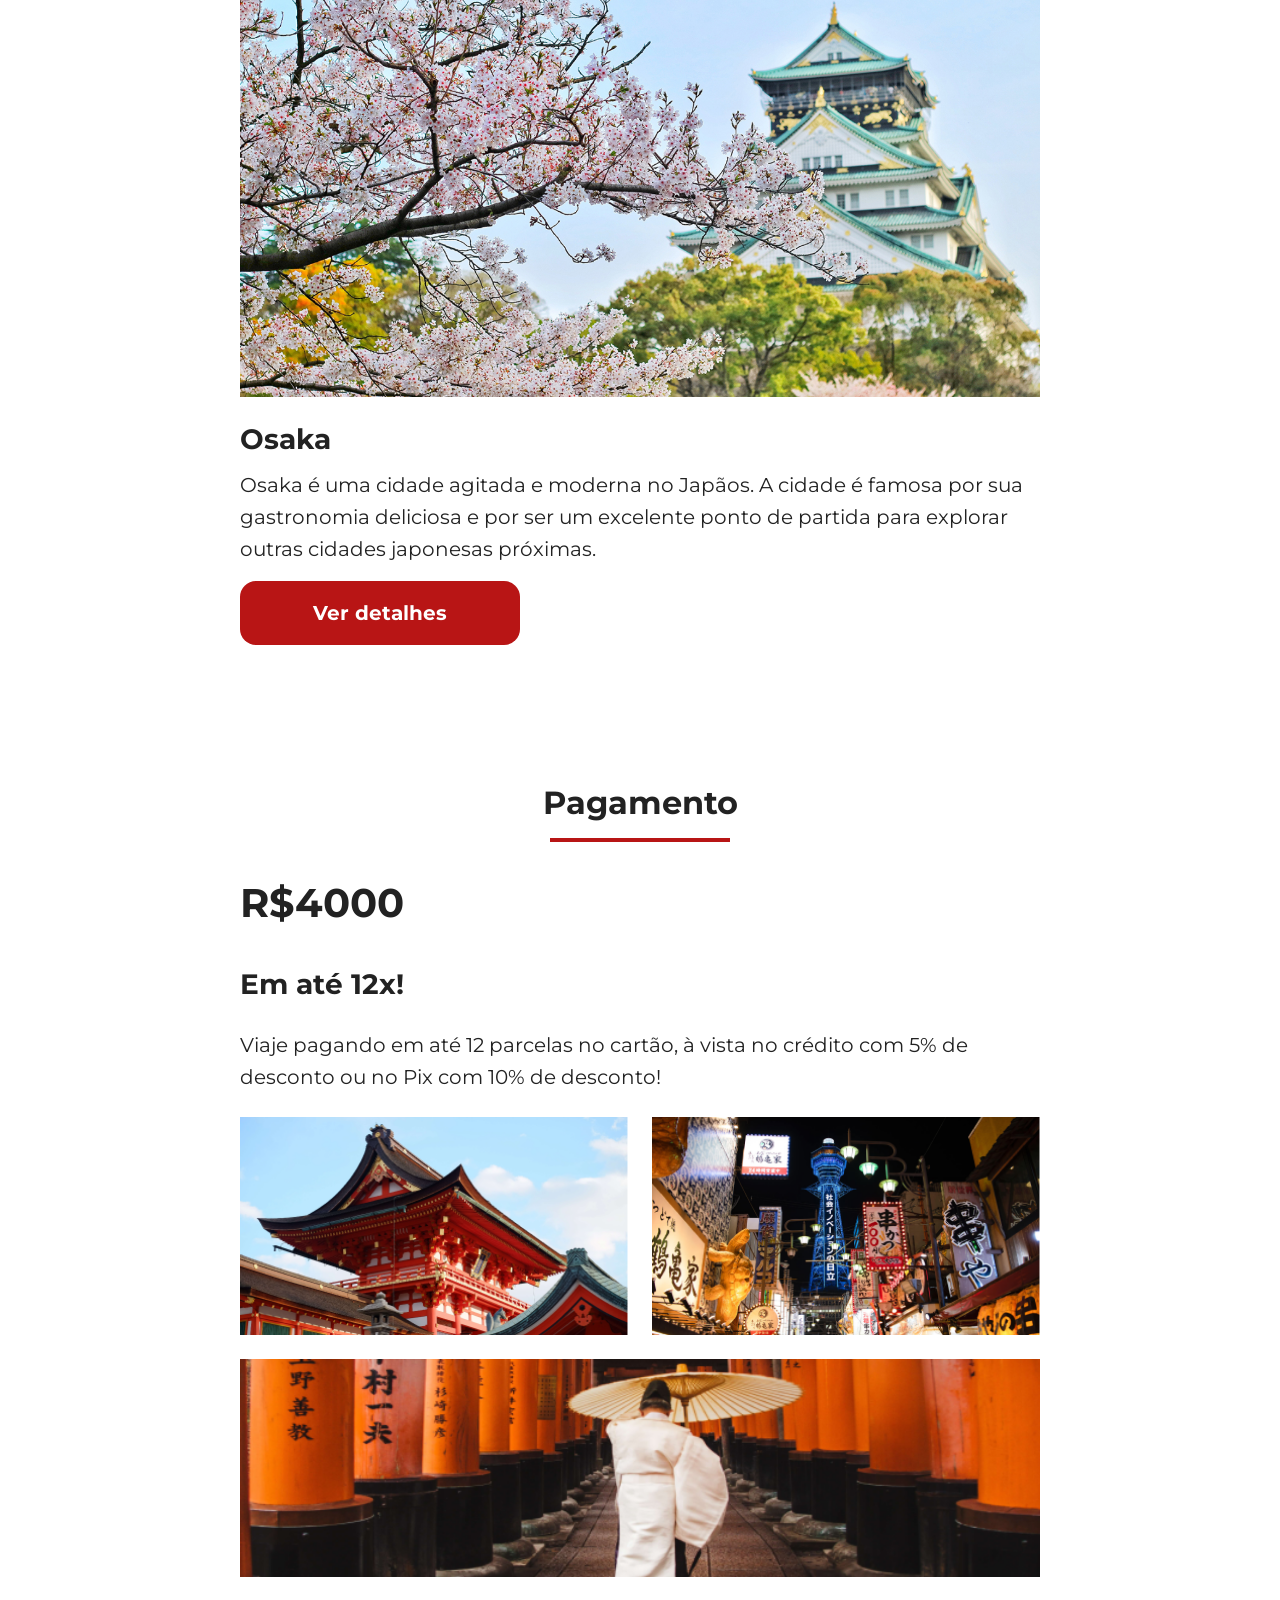
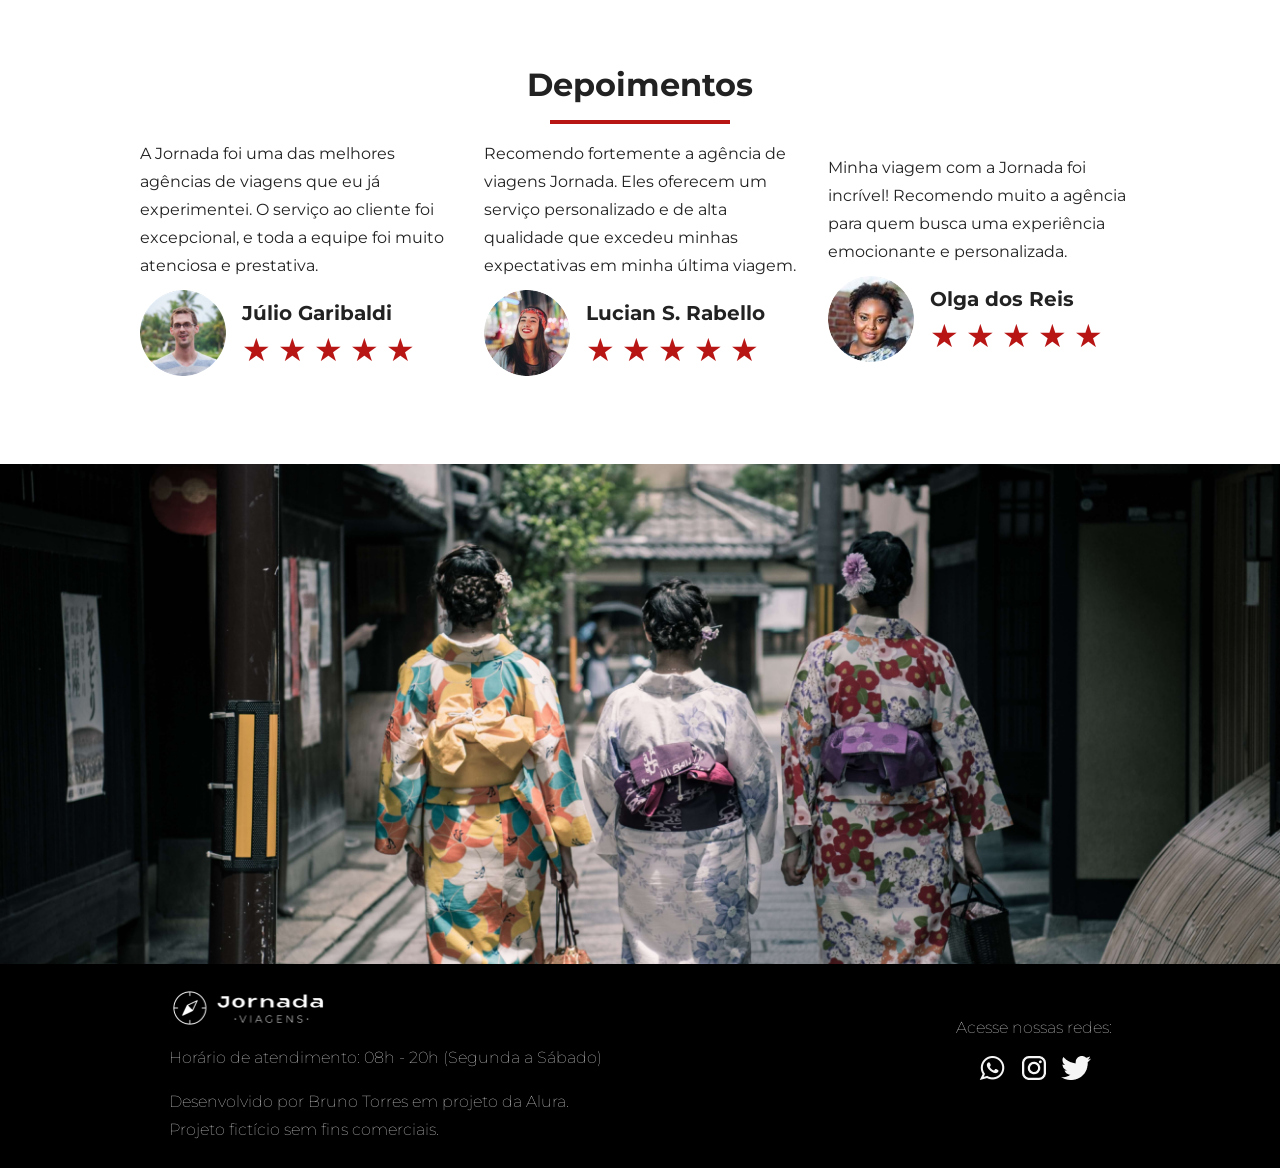
==== commit d23f514b: "Ajuste no menu para refereciar a página atual" ====
--- a/japan.html
+++ b/japan.html
@@ -49,6 +49,7 @@
                 href="pacotes.html"
                 target="_blank"
                 title="Acessar pacotes de viagem"
+                class="active"
                 >Pacotes de viagem</a
               >
             </li>
@@ -82,7 +83,7 @@
     <section class="destinations japan">
       <div class="section-title">
         <h2>Destinos da Excursão</h2>
-        <hr>
+        <hr />
       </div>
       <div class="destinations-items">
         <article class="item">
@@ -90,7 +91,11 @@
             <div class="img-item tokyo"></div>
             <h4>Tokyo</h4>
           </header>
-          <p>Tóquio é uma cidade vibrante e cosmopolita, com seus templos históricos, museus de arte moderna e arranha-céus icônicos. Não perca a chance de mergulhar em sua atmosfera fascinante.</p>
+          <p>
+            Tóquio é uma cidade vibrante e cosmopolita, com seus templos
+            históricos, museus de arte moderna e arranha-céus icônicos. Não
+            perca a chance de mergulhar em sua atmosfera fascinante.
+          </p>
           <footer>
             <a href="#" class="button">Ver detalhes</a>
           </footer>
@@ -100,15 +105,19 @@
             <div class="img-item osaka"></div>
             <h4>Osaka</h4>
           </header>
-          <p>Osaka é uma cidade agitada e moderna no Japãos. A cidade é famosa por sua gastronomia deliciosa e por ser um excelente ponto de partida para explorar outras cidades japonesas próximas.</p>
+          <p>
+            Osaka é uma cidade agitada e moderna no Japãos. A cidade é famosa
+            por sua gastronomia deliciosa e por ser um excelente ponto de
+            partida para explorar outras cidades japonesas próximas.
+          </p>
           <footer>
             <a href="#" class="button">Ver detalhes</a>
           </footer>
         </article>
       </div>
-    </section> 
-
-     <section class="payments japan">
+    </section>
+
+    <section class="payments japan">
       <div class="section-title">
         <h2>Pagamento</h2>
         <hr />
@@ -117,7 +126,10 @@
         <div class="text-content">
           <h3 class="content-title">R$4000</h3>
           <h3 class="content-title sub">Em até 12x!</h3>
-          <p class="content-text">Viaje pagando em até 12 parcelas no cartão, à vista no crédito com 5% de desconto ou no Pix com 10% de desconto! </p>
+          <p class="content-text">
+            Viaje pagando em até 12 parcelas no cartão, à vista no crédito com
+            5% de desconto ou no Pix com 10% de desconto!
+          </p>
         </div>
         <div class="image-content">
           <div class="image japan-tower"></div>
@@ -135,10 +147,17 @@
       <div class="testimonial-container">
         <article>
           <header>
-            <p>A Jornada foi uma das melhores agências de viagens que eu já experimentei. O serviço ao cliente foi excepcional, e toda a equipe foi muito atenciosa e prestativa.</p>
-          </header>
-          <footer>
-            <img src="./img/profile-julio.png" alt="Imagem de perfil da cliente Julio">
+            <p>
+              A Jornada foi uma das melhores agências de viagens que eu já
+              experimentei. O serviço ao cliente foi excepcional, e toda a
+              equipe foi muito atenciosa e prestativa.
+            </p>
+          </header>
+          <footer>
+            <img
+              src="./img/profile-julio.png"
+              alt="Imagem de perfil da cliente Julio"
+            />
             <div class="profile-content">
               <h4>Júlio Garibaldi</h4>
               <div class="rating">
@@ -153,10 +172,17 @@
         </article>
         <article>
           <header>
-            <p>Recomendo fortemente a agência de viagens Jornada. Eles oferecem um serviço personalizado e de alta qualidade que excedeu minhas expectativas em minha última viagem.</p>
-          </header>
-          <footer>
-            <img src="./img/profile-lucia.png" alt="Imagem de perfil da cliente Lucia">
+            <p>
+              Recomendo fortemente a agência de viagens Jornada. Eles oferecem
+              um serviço personalizado e de alta qualidade que excedeu minhas
+              expectativas em minha última viagem.
+            </p>
+          </header>
+          <footer>
+            <img
+              src="./img/profile-lucia.png"
+              alt="Imagem de perfil da cliente Lucia"
+            />
             <div class="profile-content">
               <h4>Lucian S. Rabello</h4>
               <div class="rating">
@@ -171,10 +197,16 @@
         </article>
         <article>
           <header>
-            <p>Minha viagem com a Jornada foi incrível! Recomendo muito a agência para quem busca uma experiência emocionante e personalizada.</p>
-          </header>
-          <footer>
-            <img src="./img/profile-olga.png" alt="Imagem de perfil da cliente Olga">
+            <p>
+              Minha viagem com a Jornada foi incrível! Recomendo muito a agência
+              para quem busca uma experiência emocionante e personalizada.
+            </p>
+          </header>
+          <footer>
+            <img
+              src="./img/profile-olga.png"
+              alt="Imagem de perfil da cliente Olga"
+            />
             <div class="profile-content">
               <h4>Olga dos Reis</h4>
               <div class="rating">
@@ -196,16 +228,19 @@
 
     <footer class="footer">
       <div class="footer-content">
-        <img src="img/logo-jornada-viagens.png" alt="">
+        <img src="img/logo-jornada-viagens.png" alt="" />
         <p>Horário de atendimento: 08h - 20h (Segunda a Sábado)</p>
-        <p>Desenvolvido por Bruno Torres em projeto da Alura. Projeto fictício sem fins comerciais.</p>
+        <p>
+          Desenvolvido por Bruno Torres em projeto da Alura. Projeto fictício
+          sem fins comerciais.
+        </p>
       </div>
       <div class="footer-socials">
         <p>Acesse nossas redes:</p>
         <div class="social-icons">
-          <a href="#"><img src="./img/logo-whatsapp.png" alt=""></a>
-          <a href="#"><img src="./img/logo-instagram.png" alt=""></a>
-          <a href="#"><img src="./img/logo-twitter.png" alt=""></a>
+          <a href="#"><img src="./img/logo-whatsapp.png" alt="" /></a>
+          <a href="#"><img src="./img/logo-instagram.png" alt="" /></a>
+          <a href="#"><img src="./img/logo-twitter.png" alt="" /></a>
         </div>
       </div>
     </footer>
